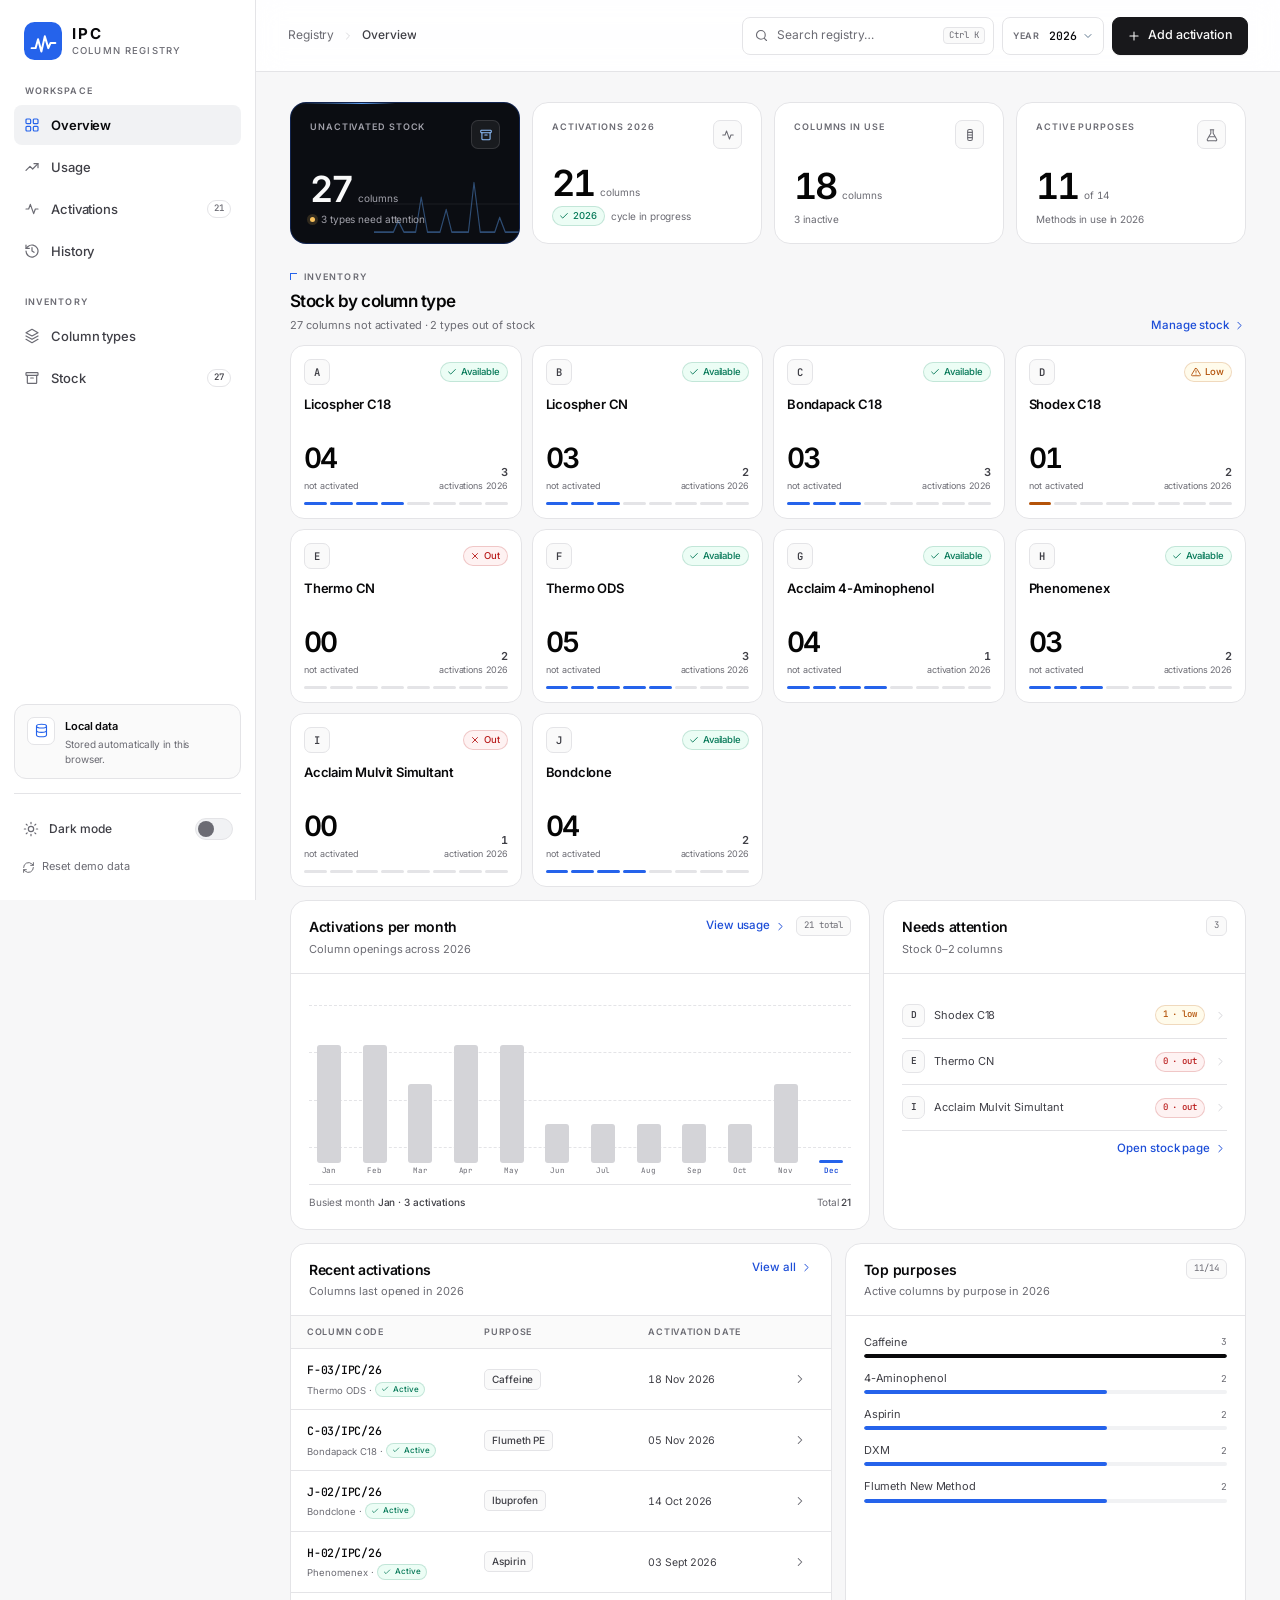
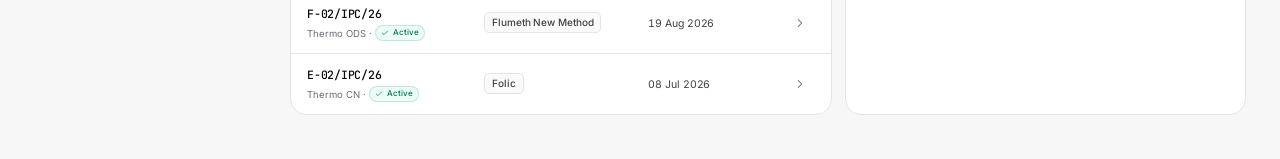
==== index.html @ 1ed34eca "Build IPC Column Registry with Spectrum-inspired UI" ====
<!doctype html>
<html lang="en" data-theme="light">
<head>
  <meta charset="utf-8">
  <meta name="viewport" content="width=device-width, initial-scale=1">
  <title>IPC Column Registry — HPLC Column Management</title>
  <meta name="description" content="HPLC column registry: unactivated stock, column activations, purposes, and change history.">
  <meta name="theme-color" content="#f7f7f8">
  <meta name="color-scheme" content="light dark">
  <meta property="og:title" content="IPC Column Registry — HPLC Column Management">
  <meta property="og:description" content="HPLC column registry: unactivated stock, column activations, purposes, and change history.">
  <meta property="og:type" content="website">
  <link rel="icon" href="favicon.svg" type="image/svg+xml">
  <link rel="preload" href="assets/fonts/inter-latin-400.woff2" as="font" type="font/woff2" crossorigin>
  <link rel="preload" href="assets/fonts/jetbrains-mono-latin-400.woff2" as="font" type="font/woff2" crossorigin>
  <link rel="stylesheet" href="assets/app.css">
  <link rel="stylesheet" href="assets/spectrum.css">
</head>
<body>
  <a class="skip-link" href="#main">Skip to content</a>
  <noscript>
    <div class="noscript-banner">Enable JavaScript to use IPC Column Registry.</div>
  </noscript>

  <svg class="icon-sprite" aria-hidden="true" focusable="false">
    <symbol id="i-grid" viewBox="0 0 24 24"><rect x="3" y="3" width="7" height="7" rx="1.5"/><rect x="14" y="3" width="7" height="7" rx="1.5"/><rect x="3" y="14" width="7" height="7" rx="1.5"/><rect x="14" y="14" width="7" height="7" rx="1.5"/></symbol>
    <symbol id="i-layers" viewBox="0 0 24 24"><path d="m12 2 9 5-9 5-9-5 9-5Z"/><path d="m3 12 9 5 9-5"/><path d="m3 17 9 5 9-5"/></symbol>
    <symbol id="i-activity" viewBox="0 0 24 24"><path d="M3 12h4l2.5-7 5 14 2.5-7h4"/></symbol>
    <symbol id="i-history" viewBox="0 0 24 24"><path d="M3 12a9 9 0 1 0 3-6.7L3 8"/><path d="M3 3v5h5"/><path d="M12 7v5l3 2"/></symbol>
    <symbol id="i-archive" viewBox="0 0 24 24"><rect x="3" y="4" width="18" height="4" rx="1"/><path d="M5 8v11a1 1 0 0 0 1 1h12a1 1 0 0 0 1-1V8"/><path d="M10 12h4"/></symbol>
    <symbol id="i-plus" viewBox="0 0 24 24"><path d="M12 5v14M5 12h14"/></symbol>
    <symbol id="i-minus" viewBox="0 0 24 24"><path d="M5 12h14"/></symbol>
    <symbol id="i-search" viewBox="0 0 24 24"><circle cx="11" cy="11" r="7"/><path d="m20 20-3.5-3.5"/></symbol>
    <symbol id="i-sun" viewBox="0 0 24 24"><circle cx="12" cy="12" r="4"/><path d="M12 2v2M12 20v2M4.9 4.9l1.4 1.4M17.7 17.7l1.4 1.4M2 12h2M20 12h2M4.9 19.1l1.4-1.4M17.7 6.3l1.4-1.4"/></symbol>
    <symbol id="i-moon" viewBox="0 0 24 24"><path d="M21 12.8A9 9 0 1 1 11.2 3a7 7 0 0 0 9.8 9.8Z"/></symbol>
    <symbol id="i-chevron-right" viewBox="0 0 24 24"><path d="m9 18 6-6-6-6"/></symbol>
    <symbol id="i-chevron-left" viewBox="0 0 24 24"><path d="m15 18-6-6 6-6"/></symbol>
    <symbol id="i-arrow-left" viewBox="0 0 24 24"><path d="m12 19-7-7 7-7"/><path d="M19 12H5"/></symbol>
    <symbol id="i-close" viewBox="0 0 24 24"><path d="M18 6 6 18M6 6l12 12"/></symbol>
    <symbol id="i-check" viewBox="0 0 24 24"><path d="m20 6-11 11-5-5"/></symbol>
    <symbol id="i-alert" viewBox="0 0 24 24"><path d="M10.3 3.9 1.8 18a2 2 0 0 0 1.7 3h17a2 2 0 0 0 1.7-3L13.7 3.9a2 2 0 0 0-3.4 0Z"/><path d="M12 9v4"/><path d="M12 17h.01"/></symbol>
    <symbol id="i-download" viewBox="0 0 24 24"><path d="M21 15v4a2 2 0 0 1-2 2H5a2 2 0 0 1-2-2v-4"/><path d="m7 10 5 5 5-5"/><path d="M12 15V3"/></symbol>
    <symbol id="i-menu" viewBox="0 0 24 24"><path d="M4 7h16M4 12h16M4 17h16"/></symbol>
    <symbol id="i-column" viewBox="0 0 24 24"><rect x="8" y="2.5" width="8" height="19" rx="2.5"/><path d="M8 7.5h8M8 12h8M8 16.5h8"/></symbol>
    <symbol id="i-flask" viewBox="0 0 24 24"><path d="M9 3h6M10 3v6l-5.5 9.5A2 2 0 0 0 6.2 22h11.6a2 2 0 0 0 1.7-3.5L14 9V3"/><path d="M7.5 15h9"/></symbol>
    <symbol id="i-copy" viewBox="0 0 24 24"><rect x="9" y="9" width="11" height="11" rx="2"/><path d="M5 15H4a2 2 0 0 1-2-2V4a2 2 0 0 1 2-2h9a2 2 0 0 1 2 2v1"/></symbol>
    <symbol id="i-calendar" viewBox="0 0 24 24"><rect x="3" y="5" width="18" height="16" rx="2"/><path d="M16 3v4M8 3v4M3 11h18"/></symbol>
    <symbol id="i-filter" viewBox="0 0 24 24"><path d="M3 5h18M6 12h12M10 19h4"/></symbol>
    <symbol id="i-database" viewBox="0 0 24 24"><ellipse cx="12" cy="5" rx="8" ry="3"/><path d="M4 5v14c0 1.7 3.6 3 8 3s8-1.3 8-3V5"/><path d="M4 12c0 1.7 3.6 3 8 3s8-1.3 8-3"/></symbol>
    <symbol id="i-refresh" viewBox="0 0 24 24"><path d="M3 12a9 9 0 0 1 15-6.7L21 8"/><path d="M21 3v5h-5"/><path d="M21 12a9 9 0 0 1-15 6.7L3 16"/><path d="M3 21v-5h5"/></symbol>
    <symbol id="i-trend" viewBox="0 0 24 24"><path d="m3 17 6-6 4 4 8-8"/><path d="M15 7h6v6"/></symbol>
  </svg>

  <div class="app-shell" id="appShell">
    <button class="sidebar-scrim" type="button" data-action="close-sidebar" tabindex="-1" aria-label="Close menu"></button>

    <aside class="sidebar" id="sidebar" aria-label="Main navigation">
      <a class="brand" href="#/dashboard" aria-label="IPC Column Registry — back to overview">
        <span class="brand-mark" aria-hidden="true">
          <svg viewBox="0 0 40 40" fill="none">
            <rect width="40" height="40" rx="11" fill="currentColor"/>
            <path d="M8 27.5h4.2l2.6-9.4 3.5 13 3.6-16 3.7 12.4 2.4-5.5H33" stroke="white" stroke-width="2.1" stroke-linecap="round" stroke-linejoin="round"/>
          </svg>
        </span>
        <span class="brand-text">
          <strong>IPC</strong>
          <small>Column Registry</small>
        </span>
      </a>

      <div class="sidebar-block">
        <p class="nav-label">Workspace</p>
        <nav class="nav" aria-label="Workspace">
          <a class="nav-link" href="#/dashboard" data-nav="dashboard">
            <svg class="icon" aria-hidden="true"><use href="#i-grid"></use></svg>
            <span>Overview</span>
          </a>
          <a class="nav-link" href="#/usage" data-nav="usage">
            <svg class="icon" aria-hidden="true"><use href="#i-trend"></use></svg>
            <span>Usage</span>
          </a>
          <a class="nav-link" href="#/activations" data-nav="activations">
            <svg class="icon" aria-hidden="true"><use href="#i-activity"></use></svg>
            <span>Activations</span>
            <span class="nav-badge" id="navActivationCount" hidden></span>
          </a>
          <a class="nav-link" href="#/history" data-nav="history">
            <svg class="icon" aria-hidden="true"><use href="#i-history"></use></svg>
            <span>History</span>
          </a>
        </nav>
      </div>

      <div class="sidebar-block">
        <p class="nav-label">Inventory</p>
        <nav class="nav" aria-label="Inventory">
          <a class="nav-link" href="#/types" data-nav="types">
            <svg class="icon" aria-hidden="true"><use href="#i-layers"></use></svg>
            <span>Column types</span>
          </a>
          <a class="nav-link" href="#/stock" data-nav="stock">
            <svg class="icon" aria-hidden="true"><use href="#i-archive"></use></svg>
            <span>Stock</span>
            <span class="nav-badge nav-badge--stock" id="navStockCount">24</span>
          </a>
        </nav>
      </div>

      <div class="sidebar-spacer"></div>

      <div class="sidebar-note">
        <div class="sidebar-note-icon" aria-hidden="true">
          <svg class="icon"><use href="#i-database"></use></svg>
        </div>
        <div>
          <strong>Local data</strong>
          <p>Stored automatically in this browser.</p>
        </div>
      </div>

      <div class="sidebar-tools">
        <button class="theme-toggle" type="button" data-action="toggle-theme" aria-pressed="false">
          <span class="theme-toggle-icon">
            <svg class="icon icon-sun" aria-hidden="true"><use href="#i-sun"></use></svg>
            <svg class="icon icon-moon" aria-hidden="true"><use href="#i-moon"></use></svg>
          </span>
          <span class="theme-toggle-text">Dark mode</span>
          <span class="switch" aria-hidden="true"><span class="switch-thumb"></span></span>
        </button>
        <button class="reset-link" type="button" data-action="reset-demo">
          <svg class="icon" aria-hidden="true"><use href="#i-refresh"></use></svg>
          Reset demo data
        </button>
      </div>
    </aside>

    <div class="workspace">
      <header class="topbar">
        <div class="topbar-left">
          <button class="icon-btn menu-btn" type="button" data-action="open-sidebar" aria-label="Open menu" aria-controls="sidebar" aria-expanded="false">
            <svg class="icon" aria-hidden="true"><use href="#i-menu"></use></svg>
          </button>
          <a class="topbar-brand" href="#/dashboard" aria-label="IPC Column Registry — back to overview">IPC</a>
          <nav class="crumbs" id="crumbs" aria-label="Breadcrumb">
            <a href="#/dashboard">Registry</a>
            <svg class="icon" aria-hidden="true"><use href="#i-chevron-right"></use></svg>
            <span>Overview</span>
          </nav>
        </div>

        <div class="topbar-right">
          <button class="search-trigger" type="button" data-action="open-search" aria-label="Search registry, Ctrl K" aria-keyshortcuts="Control+K">
            <svg class="icon" aria-hidden="true"><use href="#i-search"></use></svg>
            <span class="search-trigger-text">Search registry…</span>
            <kbd aria-hidden="true">Ctrl K</kbd>
          </button>

          <label class="year-picker">
            <span class="year-picker-label">Year</span>
            <select id="yearSelect" aria-label="Select activation year"></select>
          </label>

          <button class="btn btn-primary topbar-add" type="button" data-action="add-column" aria-label="Add activation">
            <svg class="icon" aria-hidden="true"><use href="#i-plus"></use></svg>
            <span>Add activation</span>
          </button>
        </div>
      </header>

      <main id="main" tabindex="-1"></main>
    </div>
  </div>

  <div id="modalRoot"></div>
  <div id="toastRoot" class="toast-root" role="status" aria-live="polite" aria-atomic="true"></div>

  <script src="assets/app.js" defer></script>
</body>
</html>
---- assets/app.css ----
/* =========================================================
   IPC Column Registry
   Spectrum-inspired neutral / cobalt interface
   ========================================================= */

@font-face {
  font-family: "Inter";
  font-style: normal;
  font-weight: 400 700;
  font-display: swap;
  src: url("fonts/inter-latin-400.woff2") format("woff2");
}

@font-face {
  font-family: "JetBrains Mono";
  font-style: normal;
  font-weight: 400 600;
  font-display: swap;
  src: url("fonts/jetbrains-mono-latin-400.woff2") format("woff2");
}

:root {
  color-scheme: light;

  --font-sans: "Inter", "Segoe UI", system-ui, -apple-system, sans-serif;
  --font-mono: "JetBrains Mono", "SFMono-Regular", Consolas, monospace;

  --bg: #f7f7f8;
  --bg-dot: transparent;
  --surface: #ffffff;
  --surface-soft: #fafafa;
  --surface-tint: #f1f2f4;
  --ink: #09090b;
  --ink-strong: #050505;
  --ink-secondary: #3f3f46;
  --muted: #6b6b73;
  --line: #e4e4e7;
  --line-strong: #d4d4d8;

  --blue: #2563eb;
  --blue-hover: #1d4ed8;
  --blue-ink: #1d4ed8;
  --blue-soft: #eff6ff;
  --blue-soft-2: #dbeafe;
  --cyan: #0891b2;
  --on-blue: #ffffff;

  --green: #047857;
  --green-soft: #ecfdf5;
  --amber: #b45309;
  --amber-soft: #fffbeb;
  --red: #b91c1c;
  --red-soft: #fef2f2;

  --feature-bg: #0b0d12;
  --feature-ink: #fafafa;
  --feature-muted: #a1a1aa;

  --chart-bar: #d4d4d8;
  --chart-bar-current: #2563eb;
  --chart-grid: rgba(63, 63, 70, 0.1);

  --focus-ring: rgba(37, 99, 235, 0.2);
  --shadow-sm: 0 1px 2px rgba(9, 9, 11, 0.04);
  --shadow-md: 0 1px 2px rgba(9, 9, 11, 0.04), 0 12px 32px -24px rgba(9, 9, 11, 0.24);
  --shadow-lg: 0 24px 70px -28px rgba(9, 9, 11, 0.35), 0 8px 24px -18px rgba(9, 9, 11, 0.18);

  --toast-bg: #18181b;
  --toast-ink: #fafafa;
  --toast-muted: #a1a1aa;

  --primary: #18181b;
  --primary-hover: #000000;
  --primary-ink: #fafafa;

  --sidebar-w: 256px;
  --topbar-h: 72px;
  --radius-sm: 8px;
  --radius: 10px;
  --radius-md: 16px;
  --radius-lg: 20px;
  --ease: cubic-bezier(0.22, 0.61, 0.36, 1);
}

html[data-theme="dark"] {
  color-scheme: dark;

  --bg: #09090b;
  --bg-dot: transparent;
  --surface: #121214;
  --surface-soft: #18181b;
  --surface-tint: #232327;
  --ink: #fafafa;
  --ink-strong: #ffffff;
  --ink-secondary: #d4d4d8;
  --muted: #a1a1aa;
  --line: #27272a;
  --line-strong: #3f3f46;

  --blue: #60a5fa;
  --blue-hover: #93c5fd;
  --blue-ink: #93c5fd;
  --blue-soft: #0f1d33;
  --blue-soft-2: #1e3a5f;
  --cyan: #67e8f9;
  --on-blue: #04101f;

  --green: #6ee7b7;
  --green-soft: #0c2a22;
  --amber: #fcd34d;
  --amber-soft: #2a210d;
  --red: #fca5a5;
  --red-soft: #2a1213;

  --feature-bg: #17171a;
  --feature-ink: #fafafa;
  --feature-muted: #a1a1aa;

  --chart-bar: #3f3f46;
  --chart-bar-current: #60a5fa;
  --chart-grid: rgba(161, 161, 170, 0.12);

  --focus-ring: rgba(96, 165, 250, 0.24);
  --shadow-sm: 0 1px 2px rgba(0, 0, 0, 0.24);
  --shadow-md: 0 1px 2px rgba(0, 0, 0, 0.24), 0 18px 44px -30px rgba(0, 0, 0, 0.85);
  --shadow-lg: 0 30px 90px -30px rgba(0, 0, 0, 0.9), 0 8px 24px -16px rgba(0, 0, 0, 0.55);

  --toast-bg: #18181b;
  --toast-ink: #fafafa;
  --toast-muted: #a1a1aa;

  --primary: #fafafa;
  --primary-hover: #ffffff;
  --primary-ink: #09090b;
}

*,
*::before,
*::after {
  box-sizing: border-box;
}

html {
  scroll-behavior: smooth;
  -webkit-text-size-adjust: 100%;
}

body {
  margin: 0;
  min-width: 320px;
  min-height: 100vh;
  background: var(--bg);
  color: var(--ink);
  font-family: var(--font-sans);
  font-size: 16px;
  line-height: 1.55;
  -webkit-font-smoothing: antialiased;
  text-rendering: optimizeLegibility;
}

body::before {
  content: "";
  position: fixed;
  inset: 0;
  z-index: 0;
  pointer-events: none;
  background-image: radial-gradient(var(--bg-dot) 0.8px, transparent 0.8px);
  background-size: 24px 24px;
  mask-image: linear-gradient(to bottom, black, transparent 82%);
}

body::after {
  content: "";
  position: fixed;
  inset: 0 0 auto auto;
  width: min(62vw, 900px);
  height: 520px;
  z-index: 0;
  pointer-events: none;
  background: radial-gradient(closest-side, rgba(11, 99, 229, 0.09), transparent 72%);
}

html[data-theme="dark"] body::after {
  background: radial-gradient(closest-side, rgba(99, 167, 255, 0.12), transparent 72%);
}

::selection {
  background: var(--blue);
  color: var(--on-blue);
}

h1, h2, h3, h4, p {
  margin-top: 0;
}

a {
  color: var(--blue-ink);
}

button,
input,
select,
textarea {
  font: inherit;
}

button {
  color: inherit;
}

input[type="search"]::-webkit-search-cancel-button,
input[type="search"]::-webkit-search-decoration {
  -webkit-appearance: none;
  appearance: none;
}

input[type="number"]::-webkit-outer-spin-button,
input[type="number"]::-webkit-inner-spin-button {
  margin: 0;
  appearance: none;
}

input[type="number"] {
  appearance: textfield;
  -moz-appearance: textfield;
}

svg {
  display: block;
}

[hidden] {
  display: none !important;
}

:focus-visible {
  outline: 2px solid var(--blue);
  outline-offset: 2px;
}

.skip-link {
  position: fixed;
  top: 10px;
  left: 10px;
  z-index: 300;
  padding: 9px 14px;
  border-radius: 8px;
  background: var(--ink);
  color: var(--bg);
  font-size: 13px;
  font-weight: 500;
  text-decoration: none;
  transform: translateY(-160%);
  transition: transform 0.16s var(--ease);
}

.skip-link:focus {
  transform: translateY(0);
}

.noscript-banner {
  position: fixed;
  inset: 0 0 auto;
  z-index: 400;
  padding: 12px 16px;
  border-bottom: 1px solid color-mix(in srgb, var(--red) 28%, transparent);
  background: var(--red-soft);
  color: var(--red);
  font-size: 13px;
  font-weight: 500;
  text-align: center;
}

.icon-sprite {
  position: absolute;
  width: 0;
  height: 0;
  overflow: hidden;
}

.icon {
  width: 18px;
  height: 18px;
  fill: none;
  stroke: currentColor;
  stroke-width: 1.8;
  stroke-linecap: round;
  stroke-linejoin: round;
  flex: 0 0 auto;
}

.sr-only {
  position: absolute;
  width: 1px;
  height: 1px;
  padding: 0;
  margin: -1px;
  overflow: hidden;
  clip: rect(0, 0, 0, 0);
  white-space: nowrap;
  border: 0;
}

.mono {
  font-family: var(--font-mono);
}

/* =========================================================
   Shell
   ========================================================= */

.app-shell {
  position: relative;
  z-index: 1;
  display: grid;
  grid-template-columns: var(--sidebar-w) minmax(0, 1fr);
  min-height: 100vh;
}

.workspace {
  display: flex;
  flex-direction: column;
  min-width: 0;
  min-height: 100vh;
}

#main {
  flex: 1;
  width: 100%;
  max-width: 1520px;
  margin: 0 auto;
  padding: 34px 36px 48px;
}

#main:focus {
  outline: none;
}

/* =========================================================
   Sidebar
   ========================================================= */

.sidebar {
  position: sticky;
  top: 0;
  z-index: 50;
  display: flex;
  flex-direction: column;
  height: 100vh;
  padding: 22px 16px 18px;
  background: var(--surface);
  border-right: 1px solid var(--line);
  overflow-y: auto;
  scrollbar-width: thin;
}

.brand {
  display: flex;
  align-items: center;
  gap: 11px;
  padding: 2px 8px 26px;
  color: var(--ink);
  text-decoration: none;
}

.brand-mark {
  display: grid;
  place-items: center;
  width: 40px;
  height: 40px;
  color: var(--blue);
  filter: drop-shadow(0 8px 14px rgba(11, 99, 229, 0.22));
  transition: transform 0.2s var(--ease);
}

.brand:hover .brand-mark {
  transform: rotate(-3deg) scale(1.03);
}

.brand-mark svg {
  width: 40px;
  height: 40px;
}

.brand-text {
  display: flex;
  flex-direction: column;
  line-height: 1.1;
}

.brand-text strong {
  font-size: 16px;
  font-weight: 700;
  letter-spacing: 0.16em;
}

.brand-text small {
  margin-top: 4px;
  color: var(--muted);
  font-size: 10px;
  font-weight: 500;
  letter-spacing: 0.11em;
  text-transform: uppercase;
}

.sidebar-block {
  margin-bottom: 24px;
}

.nav-label {
  margin: 0 0 8px 12px;
  color: var(--muted);
  font-size: 9.5px;
  font-weight: 600;
  letter-spacing: 0.14em;
  text-transform: uppercase;
}

.nav {
  display: flex;
  flex-direction: column;
  gap: 2px;
}

.nav-link {
  position: relative;
  display: flex;
  align-items: center;
  gap: 11px;
  min-height: 42px;
  padding: 0 12px;
  border-radius: 9px;
  color: var(--ink-secondary);
  font-size: 13.5px;
  font-weight: 500;
  text-decoration: none;
  transition: background 0.15s var(--ease), color 0.15s var(--ease);
}

.nav-link .icon {
  width: 17px;
  height: 17px;
  color: var(--muted);
  transition: color 0.15s var(--ease);
}

.nav-link:hover {
  background: var(--surface-soft);
  color: var(--ink);
}

.nav-link:hover .icon {
  color: var(--ink-secondary);
}

.nav-link.active {
  background: var(--blue-soft);
  color: var(--blue-ink);
  font-weight: 600;
}

.nav-link.active .icon {
  color: var(--blue);
}

.nav-link.active::before {
  content: "";
  position: absolute;
  top: 9px;
  bottom: 9px;
  left: -16px;
  width: 3px;
  border-radius: 0 3px 3px 0;
  background: var(--blue);
}

.nav-badge {
  margin-left: auto;
  padding: 1px 7px;
  border-radius: 999px;
  background: var(--surface-tint);
  color: var(--muted);
  font-family: var(--font-mono);
  font-size: 10px;
  font-weight: 500;
}

.nav-badge--stock {
  background: var(--blue-soft);
  color: var(--blue-ink);
}

.sidebar-spacer {
  flex: 1;
  min-height: 20px;
}

.sidebar-note {
  display: flex;
  gap: 10px;
  padding: 13px;
  margin-bottom: 14px;
  border: 1px dashed var(--line-strong);
  border-radius: 11px;
  background: var(--surface-soft);
}

.sidebar-note-icon {
  display: grid;
  place-items: center;
  width: 30px;
  height: 30px;
  flex: 0 0 auto;
  border-radius: 8px;
  background: var(--blue-soft);
  color: var(--blue);
}

.sidebar-note-icon .icon {
  width: 15px;
  height: 15px;
}

.sidebar-note strong {
  display: block;
  margin-top: 1px;
  font-size: 11.5px;
  font-weight: 600;
}

.sidebar-note p {
  margin: 2px 0 0;
  color: var(--muted);
  font-size: 10.5px;
  line-height: 1.45;
}

.sidebar-tools {
  padding-top: 14px;
  border-top: 1px solid var(--line);
}

.theme-toggle {
  display: flex;
  align-items: center;
  gap: 9px;
  width: 100%;
  min-height: 42px;
  padding: 0 8px;
  border: 0;
  border-radius: 8px;
  background: transparent;
  color: var(--ink-secondary);
  font-size: 12px;
  font-weight: 500;
  text-align: left;
  cursor: pointer;
  transition: background 0.15s var(--ease), color 0.15s var(--ease);
}

.theme-toggle:hover {
  background: var(--surface-soft);
  color: var(--ink);
}

.theme-toggle-icon {
  position: relative;
  display: grid;
  place-items: center;
  width: 18px;
  height: 18px;
  color: var(--muted);
}

.theme-toggle-icon .icon {
  position: absolute;
  width: 16px;
  height: 16px;
  transition: opacity 0.18s var(--ease), transform 0.2s var(--ease);
}

.icon-moon {
  opacity: 0;
  transform: rotate(-30deg) scale(0.7);
}

html[data-theme="dark"] .icon-sun {
  opacity: 0;
  transform: rotate(30deg) scale(0.7);
}

html[data-theme="dark"] .icon-moon {
  opacity: 1;
  transform: rotate(0) scale(1);
}

.theme-toggle-text {
  flex: 1;
}

.switch {
  position: relative;
  width: 34px;
  height: 19px;
  flex: 0 0 auto;
  border-radius: 999px;
  background: var(--surface-tint);
  border: 1px solid var(--line);
  transition: background 0.18s var(--ease), border-color 0.18s var(--ease);
}

.switch-thumb {
  position: absolute;
  top: 2px;
  left: 2px;
  width: 13px;
  height: 13px;
  border-radius: 50%;
  background: var(--muted);
  transition: transform 0.2s var(--ease), background 0.18s var(--ease);
}

html[data-theme="dark"] .switch {
  background: var(--blue);
  border-color: var(--blue);
}

html[data-theme="dark"] .switch-thumb {
  background: var(--on-blue);
  transform: translateX(15px);
}

.reset-link {
  display: flex;
  align-items: center;
  gap: 7px;
  width: 100%;
  min-height: 34px;
  padding: 0 8px;
  border: 0;
  border-radius: 7px;
  background: transparent;
  color: var(--muted);
  font-size: 11px;
  text-align: left;
  cursor: pointer;
  transition: color 0.15s var(--ease), background 0.15s var(--ease);
}

.reset-link .icon {
  width: 13px;
  height: 13px;
}

.reset-link:hover {
  background: var(--surface-soft);
  color: var(--ink-secondary);
}

.sidebar-scrim {
  display: none;
}

/* =========================================================
   Topbar
   ========================================================= */

.topbar {
  position: sticky;
  top: 0;
  z-index: 40;
  display: flex;
  align-items: center;
  justify-content: space-between;
  gap: 18px;
  height: var(--topbar-h);
  padding: 0 36px;
  border-bottom: 1px solid var(--line);
  background: color-mix(in srgb, var(--bg) 82%, transparent);
  backdrop-filter: blur(16px) saturate(1.25);
  -webkit-backdrop-filter: blur(16px) saturate(1.25);
}

.topbar-left,
.topbar-right {
  display: flex;
  align-items: center;
  gap: 10px;
  min-width: 0;
}

.topbar-right {
  gap: 8px;
}

.menu-btn {
  display: none;
}

.topbar-brand {
  display: none;
  color: var(--ink);
  font-family: var(--font-sans);
  font-size: 13px;
  font-weight: 700;
  letter-spacing: 0.16em;
  text-decoration: none;
}

.crumbs {
  display: flex;
  align-items: center;
  gap: 7px;
  min-width: 0;
  color: var(--muted);
  font-size: 12px;
  white-space: nowrap;
  overflow: hidden;
  text-overflow: ellipsis;
}

.crumbs a {
  color: var(--muted);
  text-decoration: none;
  transition: color 0.15s var(--ease);
}

.crumbs a:hover {
  color: var(--ink);
}

.crumbs .icon {
  width: 12px;
  height: 12px;
  color: var(--line-strong);
}

.crumbs span {
  overflow: hidden;
  text-overflow: ellipsis;
  color: var(--ink-secondary);
  font-weight: 500;
}

.search-trigger {
  display: flex;
  align-items: center;
  gap: 8px;
  width: 252px;
  height: 40px;
  padding: 0 9px 0 11px;
  border: 1px solid var(--line);
  border-radius: 9px;
  background: var(--surface);
  color: var(--muted);
  font-size: 12px;
  text-align: left;
  cursor: pointer;
  transition: border-color 0.15s var(--ease), background 0.15s var(--ease), color 0.15s var(--ease);
}

.search-trigger:hover {
  border-color: var(--line-strong);
  color: var(--ink-secondary);
}

.search-trigger .icon {
  width: 15px;
  height: 15px;
}

.search-trigger-text {
  flex: 1;
  overflow: hidden;
  text-overflow: ellipsis;
  white-space: nowrap;
}

kbd {
  display: inline-flex;
  align-items: center;
  justify-content: center;
  min-width: 20px;
  padding: 1px 5px;
  border: 1px solid var(--line);
  border-bottom-color: var(--line-strong);
  border-radius: 4px;
  background: var(--surface-soft);
  color: var(--muted);
  font-family: var(--font-mono);
  font-size: 9px;
  line-height: 1.5;
}

.year-picker {
  display: flex;
  align-items: center;
  gap: 4px;
  height: 40px;
  padding: 0 3px 0 10px;
  border: 1px solid var(--line);
  border-radius: 9px;
  background: var(--surface);
}

.year-picker-label {
  color: var(--muted);
  font-size: 9.5px;
  font-weight: 600;
  letter-spacing: 0.08em;
  text-transform: uppercase;
}

.year-picker select {
  height: 34px;
  padding: 0 23px 0 5px;
  border: 0;
  border-radius: 6px;
  background-color: transparent;
  color: var(--ink);
  font-family: var(--font-mono);
  font-size: 12px;
  font-weight: 500;
  cursor: pointer;
  appearance: none;
  background-image: url("data:image/svg+xml,%3Csvg xmlns='http://www.w3.org/2000/svg' width='12' height='12' viewBox='0 0 24 24' fill='none' stroke='%2360788f' stroke-width='2' stroke-linecap='round' stroke-linejoin='round'%3E%3Cpath d='m6 9 6 6 6-6'/%3E%3C/svg%3E");
  background-repeat: no-repeat;
  background-position: right 6px center;
}

.year-picker select:focus-visible {
  outline-offset: 0;
}

/* =========================================================
   Buttons
   ========================================================= */

.btn {
  display: inline-flex;
  align-items: center;
  justify-content: center;
  gap: 7px;
  height: 40px;
  padding: 0 15px;
  border: 1px solid transparent;
  border-radius: 9px;
  font-family: var(--font-sans);
  font-size: 12.5px;
  font-weight: 500;
  line-height: 1;
  text-decoration: none;
  white-space: nowrap;
  cursor: pointer;
  user-select: none;
  transition: background 0.16s var(--ease), border-color 0.16s var(--ease), color 0.16s var(--ease), transform 0.16s var(--ease), box-shadow 0.16s var(--ease);
}

.btn .icon {
  width: 15px;
  height: 15px;
}

.btn:active {
  transform: translateY(1px);
}

.btn-primary {
  background: var(--blue);
  border-color: var(--blue);
  color: var(--on-blue);
  box-shadow: 0 1px 1px rgba(5, 25, 52, 0.08), 0 9px 22px -16px var(--blue);
}

.btn-primary:hover {
  background: var(--blue-hover);
  border-color: var(--blue-hover);
  box-shadow: 0 1px 1px rgba(5, 25, 52, 0.1), 0 12px 28px -16px var(--blue);
}

.btn-secondary {
  background: var(--surface);
  border-color: var(--line);
  color: var(--ink-secondary);
}

.btn-secondary:hover {
  border-color: var(--line-strong);
  background: var(--surface-soft);
  color: var(--ink);
}

.btn-ghost {
  background: transparent;
  color: var(--muted);
}

.btn-ghost:hover {
  background: var(--surface-soft);
  color: var(--ink);
}

.btn-danger {
  background: var(--red-soft);
  border-color: transparent;
  color: var(--red);
}

.btn-danger:hover {
  border-color: var(--red);
}

.btn-sm {
  height: 32px;
  padding: 0 10px;
  border-radius: 7px;
  font-size: 11.5px;
}

.btn-sm .icon {
  width: 13px;
  height: 13px;
}

.icon-btn {
  display: inline-grid;
  place-items: center;
  width: 40px;
  height: 40px;
  flex: 0 0 auto;
  padding: 0;
  border: 1px solid var(--line);
  border-radius: 9px;
  background: var(--surface);
  color: var(--ink-secondary);
  cursor: pointer;
  transition: background 0.15s var(--ease), border-color 0.15s var(--ease), color 0.15s var(--ease);
}

.icon-btn .icon {
  width: 17px;
  height: 17px;
}

.icon-btn:hover {
  border-color: var(--line-strong);
  background: var(--surface-soft);
  color: var(--ink);
}

.text-link {
  display: inline-flex;
  align-items: center;
  gap: 4px;
  color: var(--blue-ink);
  font-size: 12px;
  font-weight: 500;
  text-decoration: none;
  transition: gap 0.15s var(--ease), color 0.15s var(--ease);
}

.text-link .icon {
  width: 13px;
  height: 13px;
}

.text-link:hover {
  gap: 7px;
  color: var(--blue);
}

.link-button {
  padding: 0;
  border: 0;
  background: none;
  color: inherit;
  font: inherit;
  text-align: left;
  cursor: pointer;
}

.btn:disabled,
.icon-btn:disabled,
.stock-control button:disabled {
  cursor: not-allowed;
}

/* =========================================================
   Page header
   ========================================================= */

.page {
  animation: page-in 0.32s var(--ease) both;
}

.page-head {
  display: flex;
  align-items: flex-end;
  justify-content: space-between;
  gap: 24px;
  margin-bottom: 26px;
}

.eyebrow {
  display: flex;
  align-items: center;
  gap: 8px;
  margin: 0;
  color: var(--blue-ink);
  font-family: var(--font-mono);
  font-size: 9.5px;
  font-weight: 500;
  letter-spacing: 0.13em;
  text-transform: uppercase;
}

.eyebrow::before {
  content: "";
  width: 17px;
  height: 1px;
  background: var(--blue);
}

.page-head h1 {
  margin: 9px 0 7px;
  color: var(--ink-strong);
  font-size: clamp(28px, 2.6vw, 37px);
  font-weight: 600;
  letter-spacing: -0.035em;
  line-height: 1.08;
}

.page-sub {
  max-width: 650px;
  margin: 0;
  color: var(--muted);
  font-size: 13.5px;
  line-height: 1.55;
}

.page-sub strong {
  color: var(--ink-secondary);
  font-weight: 500;
}

.page-actions {
  display: flex;
  align-items: center;
  gap: 8px;
  flex: 0 0 auto;
  padding-bottom: 2px;
}

/* =========================================================
   KPI cards
   ========================================================= */

.kpi-grid {
  display: grid;
  grid-template-columns: repeat(4, minmax(0, 1fr));
  gap: 12px;
  margin-bottom: 28px;
}

.kpi {
  position: relative;
  display: flex;
  flex-direction: column;
  justify-content: space-between;
  min-height: 134px;
  padding: 17px 19px;
  overflow: hidden;
  border: 1px solid var(--line);
  border-radius: var(--radius-md);
  background: var(--surface);
  box-shadow: var(--shadow-sm);
  color: inherit;
  text-decoration: none;
}

.kpi--link {
  transition: border-color 0.16s var(--ease), transform 0.16s var(--ease), box-shadow 0.16s var(--ease);
}

.kpi--link:hover {
  border-color: var(--line-strong);
  transform: translateY(-2px);
  box-shadow: var(--shadow-md);
}

.kpi--feature {
  border-color: transparent;
  background: var(--feature-bg);
  color: var(--feature-ink);
}

.kpi--feature:hover {
  border-color: rgba(99, 167, 255, 0.5);
}

.kpi-top {
  position: relative;
  z-index: 1;
  display: flex;
  align-items: flex-start;
  justify-content: space-between;
  gap: 10px;
}

.kpi-label {
  max-width: 150px;
  color: var(--muted);
  font-size: 9.5px;
  font-weight: 600;
  letter-spacing: 0.09em;
  line-height: 1.45;
  text-transform: uppercase;
}

.kpi--feature .kpi-label {
  color: var(--feature-muted);
}

.kpi-icon {
  display: grid;
  place-items: center;
  width: 27px;
  height: 27px;
  border-radius: 7px;
  background: var(--surface-soft);
  color: var(--muted);
}

.kpi-icon .icon {
  width: 14px;
  height: 14px;
}

.kpi--feature .kpi-icon {
  background: rgba(255, 255, 255, 0.09);
  color: #8fc0ff;
}

.kpi-value {
  position: relative;
  z-index: 1;
  display: flex;
  align-items: baseline;
  gap: 6px;
  margin: 15px 0 5px;
  color: var(--ink-strong);
  font-family: var(--font-mono);
  font-size: 33px;
  font-weight: 600;
  letter-spacing: -0.05em;
  line-height: 1;
}

.kpi--feature .kpi-value {
  color: var(--feature-ink);
}

.kpi-unit {
  color: var(--muted);
  font-family: var(--font-sans);
  font-size: 11px;
  font-weight: 400;
  letter-spacing: 0;
}

.kpi--feature .kpi-unit {
  color: var(--feature-muted);
}

.kpi-note {
  position: relative;
  z-index: 1;
  display: flex;
  align-items: center;
  gap: 6px;
  margin: 0;
  color: var(--muted);
  font-size: 11px;
  line-height: 1.4;
}

.kpi--feature .kpi-note {
  color: var(--feature-muted);
}

.kpi-dot {
  width: 5px;
  height: 5px;
  flex: 0 0 auto;
  border-radius: 50%;
  background: var(--amber);
  box-shadow: 0 0 0 3px var(--amber-soft);
}

.kpi--feature .kpi-dot {
  background: #f8c15c;
  box-shadow: 0 0 0 3px rgba(248, 193, 92, 0.16);
}

.kpi-trace {
  position: absolute;
  right: -8px;
  bottom: -4px;
  z-index: 0;
  width: 67%;
  height: 64%;
  opacity: 0.55;
  pointer-events: none;
}

.kpi-trace path {
  fill: none;
  stroke: #3d8bff;
  stroke-width: 1.6;
  stroke-linecap: round;
  stroke-linejoin: round;
}

.kpi-trace path:nth-child(2) {
  stroke: rgba(255, 255, 255, 0.18);
  stroke-width: 1;
}

/* =========================================================
   Sections and stock cards
   ========================================================= */

.section {
  margin-top: 28px;
}

.section-head {
  display: flex;
  align-items: flex-end;
  justify-content: space-between;
  gap: 16px;
  margin-bottom: 11px;
}

.section-head h2 {
  margin: 4px 0 0;
  color: var(--ink-strong);
  font-size: 16.5px;
  font-weight: 600;
  letter-spacing: -0.02em;
}

.section-note {
  margin: 3px 0 0;
  color: var(--muted);
  font-size: 11.5px;
}

.stock-grid {
  display: grid;
  grid-template-columns: repeat(5, minmax(0, 1fr));
  gap: 10px;
}

.type-card {
  position: relative;
  display: flex;
  flex-direction: column;
  min-height: 171px;
  padding: 13px;
  border: 1px solid var(--line);
  border-radius: 13px;
  background: var(--surface);
  box-shadow: var(--shadow-sm);
  color: inherit;
  text-decoration: none;
  transition: border-color 0.16s var(--ease), transform 0.16s var(--ease), box-shadow 0.16s var(--ease);
}

.type-card:hover {
  border-color: var(--blue);
  transform: translateY(-2px);
  box-shadow: var(--shadow-md);
}

.type-card-top {
  display: flex;
  align-items: center;
  justify-content: space-between;
  gap: 8px;
}

.type-code {
  display: inline-grid;
  place-items: center;
  width: 27px;
  height: 27px;
  border: 1px solid var(--blue-soft-2);
  border-radius: 7px;
  background: var(--blue-soft);
  color: var(--blue-ink);
  font-family: var(--font-mono);
  font-size: 11px;
  font-weight: 600;
}

.type-card--large .type-code {
  width: 30px;
  height: 30px;
  font-size: 12px;
}

.status {
  display: inline-flex;
  align-items: center;
  gap: 5px;
  color: var(--muted);
  font-size: 9.5px;
  font-weight: 500;
  white-space: nowrap;
}

.status::before {
  content: "";
  width: 5px;
  height: 5px;
  border-radius: 50%;
  background: currentColor;
}

.status--ok {
  color: var(--green);
}

.status--low {
  color: var(--amber);
}

.status--out {
  color: var(--red);
}

.status--active {
  color: var(--green);
}

.status--inactive {
  color: var(--red);
}

.type-name {
  min-height: 35px;
  margin: 11px 0 12px;
  color: var(--ink);
  font-size: 13px;
  font-weight: 500;
  letter-spacing: -0.01em;
  line-height: 1.35;
}

.type-card--large .type-name {
  min-height: 0;
  margin: 14px 0 6px;
  font-size: 16px;
  letter-spacing: -0.02em;
}

.type-sub {
  margin: 0 0 14px;
  color: var(--muted);
  font-size: 11.5px;
}

.type-stock-row {
  display: flex;
  align-items: flex-end;
  justify-content: space-between;
  gap: 8px;
  margin-top: auto;
}

.type-card--large .type-stock-row {
  margin-top: 0;
}

.type-stock {
  color: var(--ink-strong);
  font-family: var(--font-mono);
  font-size: 25px;
  font-weight: 600;
  letter-spacing: -0.06em;
  line-height: 0.95;
}

.type-card--large .type-stock {
  font-size: 30px;
}

.type-stock-label {
  display: block;
  margin-top: 5px;
  color: var(--muted);
  font-family: var(--font-sans);
  font-size: 9.5px;
  font-weight: 400;
  letter-spacing: 0;
}

.type-activations {
  padding-bottom: 1px;
  color: var(--muted);
  font-size: 9.5px;
  text-align: right;
  line-height: 1.35;
}

.type-activations strong {
  display: block;
  color: var(--ink-secondary);
  font-family: var(--font-mono);
  font-size: 11px;
  font-weight: 500;
}

.stock-ticks {
  display: flex;
  gap: 3px;
  margin-top: 10px;
}

.stock-ticks span {
  height: 3px;
  flex: 1;
  border-radius: 2px;
  background: var(--surface-tint);
}

.stock-ticks span.on {
  background: var(--blue);
}

.stock-ticks.is-low span.on {
  background: var(--amber);
}

.stock-ticks.is-out span.on {
  background: var(--red);
}

.type-card-foot {
  display: flex;
  align-items: center;
  justify-content: space-between;
  gap: 10px;
  margin-top: auto;
  padding-top: 13px;
  border-top: 1px solid var(--line);
  color: var(--muted);
  font-size: 10px;
}

.type-card-foot .icon {
  width: 13px;
  height: 13px;
  transition: transform 0.16s var(--ease);
}

.type-card:hover .type-card-foot .icon {
  transform: translateX(2px);
  color: var(--blue);
}

.type-grid {
  display: grid;
  grid-template-columns: repeat(3, minmax(0, 1fr));
  gap: 12px;
}

/* =========================================================
   Panels
   ========================================================= */

.panel {
  overflow: hidden;
  border: 1px solid var(--line);
  border-radius: var(--radius-md);
  background: var(--surface);
  box-shadow: var(--shadow-sm);
}

.panel-head {
  display: flex;
  align-items: flex-start;
  justify-content: space-between;
  gap: 14px;
  padding: 16px 19px;
  border-bottom: 1px solid var(--line);
}

.panel-title {
  margin: 0;
  color: var(--ink);
  font-size: 14px;
  font-weight: 600;
  letter-spacing: -0.015em;
}

.panel-sub {
  margin: 3px 0 0;
  color: var(--muted);
  font-size: 11px;
}

.panel-body {
  padding: 18px 19px;
}

.panel-body--flush {
  padding: 0;
}

.panel-badge {
  padding: 3px 8px;
  border-radius: 5px;
  background: var(--surface-soft);
  color: var(--muted);
  font-family: var(--font-mono);
  font-size: 10px;
  white-space: nowrap;
}

.panel-head-actions {
  display: flex;
  align-items: center;
  gap: 10px;
  flex-wrap: wrap;
  justify-content: flex-end;
}

.dashboard-lower {
  display: grid;
  grid-template-columns: minmax(0, 1.6fr) minmax(0, 1fr);
  gap: 13px;
  margin-top: 13px;
}

.dashboard-lower--balanced {
  grid-template-columns: minmax(0, 1.35fr) minmax(0, 1fr);
}

/* =========================================================
   Chart
   ========================================================= */

.chart {
  position: relative;
  height: 182px;
  padding-top: 13px;
}

.chart-lines {
  position: absolute;
  inset: 13px 0 26px;
  display: flex;
  flex-direction: column;
  justify-content: space-between;
  pointer-events: none;
}

.chart-lines span {
  border-top: 1px dashed var(--chart-grid);
}

.chart-bars {
  position: relative;
  z-index: 1;
  display: grid;
  grid-template-columns: repeat(12, minmax(0, 1fr));
  align-items: end;
  gap: 5px;
  height: 100%;
}

.chart-col {
  display: flex;
  flex-direction: column;
  align-items: center;
  justify-content: flex-end;
  gap: 4px;
  height: 100%;
  min-width: 0;
}

.chart-value {
  color: var(--muted);
  font-family: var(--font-mono);
  font-size: 8.5px;
  line-height: 1;
  opacity: 0;
  transition: opacity 0.15s var(--ease);
}

.chart-col:hover .chart-value,
.chart-col.is-current .chart-value {
  opacity: 1;
}

.chart-bar {
  width: 100%;
  max-width: 24px;
  min-height: 3px;
  border-radius: 3px 3px 2px 2px;
  background: var(--chart-bar);
  transition: background 0.16s var(--ease);
}

.chart-col:hover .chart-bar {
  background: var(--blue);
}

.chart-col.is-current .chart-bar {
  background: var(--chart-bar-current);
}

.chart-month {
  color: var(--muted);
  font-family: var(--font-mono);
  font-size: 8px;
  letter-spacing: -0.02em;
  line-height: 1;
}

.chart-col.is-current .chart-month {
  color: var(--blue-ink);
  font-weight: 600;
}

.chart-foot {
  display: flex;
  align-items: center;
  justify-content: space-between;
  gap: 12px;
  margin-top: 10px;
  padding-top: 10px;
  border-top: 1px solid var(--line);
  color: var(--muted);
  font-size: 10.5px;
}

.chart-foot strong {
  color: var(--ink-secondary);
  font-weight: 500;
}

/* =========================================================
   Purpose bars
   ========================================================= */

.purpose-list {
  display: flex;
  flex-direction: column;
  gap: 12px;
}

.purpose-row {
  display: grid;
  grid-template-columns: minmax(0, 1fr) auto;
  gap: 3px 8px;
  align-items: center;
}

.purpose-name {
  overflow: hidden;
  color: var(--ink-secondary);
  font-size: 11.5px;
  font-weight: 400;
  text-overflow: ellipsis;
  white-space: nowrap;
}

.purpose-count {
  color: var(--muted);
  font-family: var(--font-mono);
  font-size: 10px;
}

.purpose-track {
  grid-column: 1 / -1;
  height: 4px;
  overflow: hidden;
  border-radius: 999px;
  background: var(--surface-tint);
}

.purpose-fill {
  display: block;
  height: 100%;
  border-radius: inherit;
  background: var(--blue);
}

.purpose-row:first-child .purpose-fill {
  background: var(--blue-ink);
}

/* =========================================================
   Alerts / low stock
   ========================================================= */

.alert-list {
  display: flex;
  flex-direction: column;
}

.alert-row {
  display: flex;
  align-items: center;
  gap: 9px;
  min-height: 46px;
  padding: 8px 0;
  border-top: 1px solid var(--line);
  color: inherit;
  text-decoration: none;
  transition: color 0.14s var(--ease);
}

.alert-row:hover {
  color: var(--blue-ink);
}

.alert-row > .icon {
  width: 13px;
  height: 13px;
  color: var(--line-strong);
  transition: transform 0.14s var(--ease), color 0.14s var(--ease);
}

.alert-row:hover > .icon {
  color: var(--blue);
  transform: translateX(2px);
}

.alert-row:first-child {
  border-top: 0;
}

.alert-row .type-code {
  width: 23px;
  height: 23px;
  font-size: 9.5px;
}

.alert-name {
  min-width: 0;
  flex: 1;
  overflow: hidden;
  color: var(--ink-secondary);
  font-size: 11.5px;
  text-overflow: ellipsis;
  white-space: nowrap;
}

.stock-pill {
  display: inline-flex;
  align-items: center;
  gap: 4px;
  padding: 2px 7px;
  border-radius: 999px;
  font-family: var(--font-mono);
  font-size: 9.5px;
  white-space: nowrap;
}

.stock-pill--out {
  background: var(--red-soft);
  color: var(--red);
}

.stock-pill--low {
  background: var(--amber-soft);
  color: var(--amber);
}

.alert-foot {
  display: flex;
  justify-content: flex-end;
  padding-top: 9px;
  border-top: 1px solid var(--line);
}

/* =========================================================
   Tables
   ========================================================= */

.table-wrap {
  overflow-x: auto;
  scrollbar-width: thin;
}

.data-table {
  width: 100%;
  border-collapse: collapse;
  font-size: 13px;
}

.data-table th {
  padding: 9px 16px;
  border-bottom: 1px solid var(--line);
  background: var(--surface-soft);
  color: var(--muted);
  font-size: 9.5px;
  font-weight: 600;
  letter-spacing: 0.08em;
  text-align: left;
  text-transform: uppercase;
  white-space: nowrap;
}

.data-table td {
  padding: 11px 16px;
  border-bottom: 1px solid var(--line);
  vertical-align: middle;
}

.data-table tbody tr:last-child td {
  border-bottom: 0;
}

.data-table tbody tr {
  transition: background 0.14s var(--ease);
}

.data-table tbody tr:hover {
  background: var(--surface-soft);
}

.cell-code {
  color: var(--ink);
  font-family: var(--font-mono);
  font-size: 12px;
  font-weight: 500;
  letter-spacing: -0.015em;
  white-space: nowrap;
}

button.cell-code:hover,
a.cell-code:hover {
  color: var(--blue-ink);
  text-decoration: underline;
  text-underline-offset: 2px;
}

.cell-sub {
  display: block;
  margin-top: 2px;
  color: var(--muted);
  font-family: var(--font-sans);
  font-size: 10px;
  font-weight: 400;
  letter-spacing: 0;
}

.cell-date {
  color: var(--ink-secondary);
  font-family: var(--font-mono);
  font-size: 10.5px;
  white-space: nowrap;
}

.cell-actions {
  width: 1%;
  text-align: right;
  white-space: nowrap;
}

.cell-actions .icon-btn {
  width: 29px;
  height: 29px;
  border-color: transparent;
  background: transparent;
  color: var(--muted);
}

.cell-actions .icon-btn:hover {
  border-color: var(--line);
  background: var(--surface);
  color: var(--ink);
}

.cell-actions .icon-btn .icon {
  width: 14px;
  height: 14px;
}

.purpose-badge {
  display: inline-flex;
  align-items: center;
  gap: 5px;
  padding: 3px 8px;
  border: 1px solid var(--blue-soft-2);
  border-radius: 6px;
  background: var(--blue-soft);
  color: var(--blue-ink);
  font-size: 10.5px;
  font-weight: 500;
  line-height: 1.5;
  white-space: nowrap;
}

.purpose-badge--muted {
  border-color: var(--line);
  background: var(--surface-soft);
  color: var(--muted);
}

.table-empty {
  display: flex;
  flex-direction: column;
  align-items: center;
  justify-content: center;
  gap: 8px;
  padding: 42px 24px;
  text-align: center;
}

.table-empty-icon {
  display: grid;
  place-items: center;
  width: 42px;
  height: 42px;
  margin-bottom: 2px;
  border: 1px solid var(--line);
  border-radius: 11px;
  background: var(--surface-soft);
  color: var(--muted);
}

.table-empty-icon .icon {
  width: 20px;
  height: 20px;
}

.table-empty strong {
  color: var(--ink-secondary);
  font-size: 13px;
  font-weight: 500;
}

.table-empty p {
  max-width: 300px;
  margin: 0;
  color: var(--muted);
  font-size: 11.5px;
  line-height: 1.5;
}

.table-foot {
  display: flex;
  align-items: center;
  justify-content: space-between;
  gap: 12px;
  padding: 10px 16px;
  border-top: 1px solid var(--line);
  color: var(--muted);
  font-size: 10.5px;
}

.table-foot strong {
  color: var(--ink-secondary);
  font-weight: 500;
}

/* =========================================================
   Toolbar / filters
   ========================================================= */

.toolbar {
  display: flex;
  flex-wrap: wrap;
  align-items: center;
  gap: 8px;
  margin-bottom: 12px;
}

.toolbar .spacer {
  flex: 1;
}

.search-field {
  position: relative;
  min-width: 220px;
  flex: 1;
  max-width: 330px;
}

.search-field .icon {
  position: absolute;
  top: 50%;
  left: 12px;
  width: 15px;
  height: 15px;
  color: var(--muted);
  transform: translateY(-50%);
  pointer-events: none;
}

.search-field input {
  width: 100%;
  height: 38px;
  padding: 0 12px 0 35px;
  border: 1px solid var(--line);
  border-radius: 8px;
  background: var(--surface);
  color: var(--ink);
  font-size: 12.5px;
  transition: border-color 0.15s var(--ease), box-shadow 0.15s var(--ease);
}

.search-field input::placeholder {
  color: var(--muted);
}

.search-field input:focus {
  outline: none;
  border-color: var(--blue);
  box-shadow: 0 0 0 3px var(--focus-ring);
}

.select-control {
  height: 38px;
  max-width: 210px;
  padding: 0 30px 0 10px;
  border: 1px solid var(--line);
  border-radius: 8px;
  background-color: var(--surface);
  background-image: url("data:image/svg+xml,%3Csvg xmlns='http://www.w3.org/2000/svg' width='12' height='12' viewBox='0 0 24 24' fill='none' stroke='%2360788f' stroke-width='2' stroke-linecap='round' stroke-linejoin='round'%3E%3Cpath d='m6 9 6 6 6-6'/%3E%3C/svg%3E");
  background-repeat: no-repeat;
  background-position: right 10px center;
  color: var(--ink-secondary);
  font-size: 12px;
  cursor: pointer;
  appearance: none;
}

.select-control:focus {
  outline: none;
  border-color: var(--blue);
  box-shadow: 0 0 0 3px var(--focus-ring);
}

.filter-tag {
  display: inline-flex;
  align-items: center;
  gap: 5px;
  height: 24px;
  padding: 0 8px;
  border-radius: 5px;
  background: var(--blue-soft);
  color: var(--blue-ink);
  font-size: 10px;
}

.filter-tag button {
  display: grid;
  place-items: center;
  width: 16px;
  height: 16px;
  padding: 0;
  border: 0;
  border-radius: 50%;
  background: transparent;
  color: inherit;
  cursor: pointer;
}

.filter-tag button:hover {
  background: var(--blue-soft-2);
}

.filter-tag .icon {
  width: 10px;
  height: 10px;
}

.info-banner {
  display: flex;
  align-items: flex-start;
  gap: 11px;
  padding: 11px 13px;
  margin-bottom: 13px;
  border: 1px solid var(--blue-soft-2);
  border-radius: 10px;
  background: var(--blue-soft);
  color: var(--ink-secondary);
  font-size: 11.5px;
  line-height: 1.55;
}

.info-banner > .icon {
  width: 15px;
  height: 15px;
  margin-top: 2px;
  color: var(--blue);
}

.info-banner p {
  margin: 0;
}

.info-banner-content {
  min-width: 0;
  flex: 1;
}

.code-example {
  display: inline-flex;
  padding: 1px 5px;
  border: 1px solid var(--line);
  border-radius: 4px;
  background: var(--surface);
  color: var(--blue-ink);
  font-family: var(--font-mono);
  font-size: 10.5px;
  font-weight: 500;
}

.info-banner-legend {
  display: flex;
  flex-wrap: wrap;
  gap: 6px 12px;
  margin-top: 7px;
  color: var(--muted);
  font-size: 10.5px;
}

.info-banner-legend span {
  display: inline-flex;
  align-items: center;
  gap: 5px;
}

.info-banner-legend b {
  color: var(--blue-ink);
  font-family: var(--font-mono);
  font-weight: 600;
}

/* =========================================================
   Type detail
   ========================================================= */

.detail-hero {
  position: relative;
  display: grid;
  grid-template-columns: auto minmax(0, 1fr) auto;
  gap: 20px;
  align-items: center;
  overflow: hidden;
  padding: 21px 22px;
  margin-bottom: 14px;
  border: 1px solid var(--line);
  border-radius: var(--radius-lg);
  background: var(--surface);
  box-shadow: var(--shadow-sm);
}

.detail-hero::after {
  content: "";
  position: absolute;
  right: 0;
  bottom: 0;
  width: 42%;
  height: 75%;
  pointer-events: none;
  background: radial-gradient(closest-side at 78% 70%, var(--blue-soft), transparent 72%);
  opacity: 0.7;
}

.detail-code {
  position: relative;
  z-index: 1;
  display: grid;
  place-items: center;
  width: 76px;
  height: 76px;
  border-radius: 18px;
  background: var(--blue);
  color: var(--on-blue);
  font-family: var(--font-mono);
  font-size: 36px;
  font-weight: 600;
  letter-spacing: -0.04em;
  box-shadow: 0 12px 30px -18px var(--blue);
}

.detail-title {
  position: relative;
  z-index: 1;
  min-width: 0;
}

.detail-title .eyebrow {
  color: var(--muted);
}

.detail-title .eyebrow::before {
  background: var(--line-strong);
}

.detail-title h1 {
  margin: 6px 0 5px;
  color: var(--ink-strong);
  font-size: clamp(23px, 2.2vw, 30px);
  font-weight: 600;
  letter-spacing: -0.03em;
  line-height: 1.12;
}

.detail-meta {
  display: flex;
  flex-wrap: wrap;
  align-items: center;
  gap: 5px 10px;
  color: var(--muted);
  font-size: 10.5px;
}

.detail-meta span {
  display: inline-flex;
  align-items: center;
  gap: 6px;
}

.detail-meta span + span::before {
  content: "";
  width: 3px;
  height: 3px;
  margin-right: 3px;
  border-radius: 50%;
  background: var(--line-strong);
}

.detail-right {
  position: relative;
  z-index: 1;
  display: flex;
  flex-direction: column;
  align-items: flex-end;
  gap: 11px;
}

.detail-stats {
  display: flex;
  align-items: center;
  gap: 20px;
  padding-left: 20px;
  border-left: 1px solid var(--line);
}

.detail-stat {
  min-width: 52px;
}

.detail-stat-label {
  display: block;
  color: var(--muted);
  font-size: 9px;
  font-weight: 500;
  letter-spacing: 0.07em;
  text-transform: uppercase;
}

.detail-stat-value {
  display: block;
  margin-top: 4px;
  color: var(--ink-strong);
  font-family: var(--font-mono);
  font-size: 20px;
  font-weight: 600;
  letter-spacing: -0.04em;
  line-height: 1;
}

.detail-stat-value.is-low {
  color: var(--amber);
}

.detail-stat-value.is-out {
  color: var(--red);
}

.detail-actions {
  display: flex;
  flex-wrap: wrap;
  gap: 8px;
  justify-content: flex-end;
}

.back-link {
  display: inline-flex;
  align-items: center;
  gap: 6px;
  margin-bottom: 13px;
  color: var(--muted);
  font-size: 11.5px;
  font-weight: 500;
  text-decoration: none;
  transition: color 0.15s var(--ease), gap 0.15s var(--ease);
}

.back-link .icon {
  width: 13px;
  height: 13px;
}

.back-link:hover {
  gap: 9px;
  color: var(--blue-ink);
}

.detail-grid {
  display: grid;
  grid-template-columns: minmax(0, 1.55fr) minmax(0, 1fr);
  gap: 13px;
  align-items: start;
}

.detail-side {
  display: flex;
  flex-direction: column;
  gap: 13px;
}

.mini-stats {
  display: grid;
  grid-template-columns: 1fr 1fr;
  gap: 1px;
  overflow: hidden;
  border: 1px solid var(--line);
  border-radius: 12px;
  background: var(--line);
}

.mini-stat {
  padding: 13px 14px;
  background: var(--surface);
}

.mini-stat-label {
  display: block;
  color: var(--muted);
  font-size: 9px;
  font-weight: 600;
  letter-spacing: 0.07em;
  text-transform: uppercase;
}

.mini-stat-value {
  display: block;
  margin-top: 5px;
  color: var(--ink-strong);
  font-family: var(--font-mono);
  font-size: 18px;
  font-weight: 600;
  letter-spacing: -0.04em;
  line-height: 1;
}

.mini-stat-value small {
  color: var(--muted);
  font-family: var(--font-sans);
  font-size: 9.5px;
  font-weight: 400;
  letter-spacing: 0;
}

.side-note {
  padding: 12px 14px;
  border: 1px dashed var(--line-strong);
  border-radius: 10px;
  color: var(--muted);
  font-size: 10.5px;
  line-height: 1.55;
}

.side-note strong {
  color: var(--ink-secondary);
  font-weight: 500;
}

/* =========================================================
   Activity timeline
   ========================================================= */

.timeline {
  position: relative;
  display: flex;
  flex-direction: column;
  gap: 8px;
  padding-left: 27px;
}

.timeline::before {
  content: "";
  position: absolute;
  top: 7px;
  bottom: 7px;
  left: 8px;
  width: 1px;
  background: var(--line);
}

.timeline-event {
  position: relative;
  padding: 11px 13px;
  border: 1px solid var(--line);
  border-radius: 10px;
  background: var(--surface);
}

.timeline-event::before {
  content: "";
  position: absolute;
  top: 16px;
  left: -24px;
  width: 9px;
  height: 9px;
  border: 2px solid var(--blue);
  border-radius: 50%;
  background: var(--surface);
}

.timeline-event--change::before {
  border-color: var(--amber);
  background: var(--amber-soft);
}

.timeline-event--status::before {
  border-color: var(--muted);
  background: var(--surface-soft);
}

.timeline-event-head {
  display: flex;
  flex-wrap: wrap;
  align-items: center;
  gap: 6px 9px;
}

.timeline-event-head .cell-code {
  font-size: 11.5px;
}

.timeline-event-kind {
  padding: 1px 6px;
  border-radius: 4px;
  background: var(--blue-soft);
  color: var(--blue-ink);
  font-size: 9px;
  font-weight: 500;
}

.timeline-event--change .timeline-event-kind {
  background: var(--amber-soft);
  color: var(--amber);
}

.timeline-event--status .timeline-event-kind {
  background: var(--surface-soft);
  color: var(--muted);
}

.timeline-event-date {
  margin-left: auto;
  color: var(--muted);
  font-family: var(--font-mono);
  font-size: 9.5px;
  white-space: nowrap;
}

.timeline-event-body {
  margin: 5px 0 0;
  color: var(--ink-secondary);
  font-size: 11px;
  line-height: 1.5;
}

.timeline-event-body strong {
  color: var(--ink);
  font-weight: 500;
}

.timeline-event-note {
  margin: 5px 0 0;
  padding-left: 8px;
  border-left: 2px solid var(--line);
  color: var(--muted);
  font-size: 10.5px;
  font-style: italic;
}

.arrow-transition {
  display: inline-flex;
  align-items: center;
  gap: 5px;
  color: var(--muted);
}

.arrow-transition .icon {
  width: 11px;
  height: 11px;
}

/* =========================================================
   Stock page
   ========================================================= */

.stock-summary {
  display: flex;
  flex-wrap: wrap;
  gap: 8px;
  margin-bottom: 13px;
}

.stock-summary-chip {
  display: inline-flex;
  align-items: center;
  gap: 7px;
  height: 30px;
  padding: 0 10px;
  border: 1px solid var(--line);
  border-radius: 7px;
  background: var(--surface);
  color: var(--muted);
  font-size: 10.5px;
}

.stock-summary-chip strong {
  color: var(--ink);
  font-family: var(--font-mono);
  font-size: 11px;
  font-weight: 600;
}

.stock-summary-chip .icon {
  width: 13px;
  height: 13px;
  color: var(--muted);
}

.stock-summary-chip .status {
  font-size: 9.5px;
}

.stock-meter {
  width: 92px;
  height: 5px;
  overflow: hidden;
  border-radius: 999px;
  background: var(--surface-tint);
}

.stock-meter span {
  display: block;
  height: 100%;
  border-radius: inherit;
  background: var(--blue);
}

.stock-meter.is-low span {
  background: var(--amber);
}

.stock-meter.is-out span {
  background: var(--red);
}

.stock-control {
  display: inline-flex;
  align-items: center;
  overflow: hidden;
  border: 1px solid var(--line);
  border-radius: 8px;
  background: var(--surface);
}

.stock-control button {
  display: grid;
  place-items: center;
  width: 30px;
  height: 32px;
  padding: 0;
  border: 0;
  background: transparent;
  color: var(--muted);
  cursor: pointer;
  transition: background 0.15s var(--ease), color 0.15s var(--ease);
}

.stock-control button:hover {
  background: var(--surface-soft);
  color: var(--ink);
}

.stock-control button:disabled {
  cursor: not-allowed;
  opacity: 0.35;
}

.stock-control .icon {
  width: 12px;
  height: 12px;
}

.stock-control input {
  width: 44px;
  height: 32px;
  padding: 0;
  border: 0;
  border-right: 1px solid var(--line);
  border-left: 1px solid var(--line);
  background: transparent;
  color: var(--ink);
  font-family: var(--font-mono);
  font-size: 12px;
  font-weight: 500;
  text-align: center;
  appearance: textfield;
  -moz-appearance: textfield;
}

.stock-control input::-webkit-outer-spin-button,
.stock-control input::-webkit-inner-spin-button {
  margin: 0;
  appearance: none;
}

.stock-control input:focus {
  outline: none;
  background: var(--blue-soft);
}

.stock-row.is-focus {
  background: var(--blue-soft);
}

.stock-row.is-focus td:first-child {
  box-shadow: inset 3px 0 0 var(--blue);
}

.stock-value {
  color: var(--ink-strong);
  font-family: var(--font-mono);
  font-size: 18px;
  font-weight: 600;
  letter-spacing: -0.04em;
}

.movement-delta {
  display: inline-flex;
  align-items: center;
  padding: 2px 7px;
  border-radius: 999px;
  font-family: var(--font-mono);
  font-size: 10.5px;
  font-weight: 600;
}

.movement-delta.is-add {
  background: var(--green-soft);
  color: var(--green);
}

.movement-delta.is-reduce {
  background: var(--red-soft);
  color: var(--red);
}

.movement-note {
  color: var(--ink-secondary);
  font-size: 11.5px;
  line-height: 1.45;
}

.segmented {
  display: grid;
  grid-template-columns: 1fr 1fr;
  gap: 4px;
  padding: 4px;
  border: 1px solid var(--line);
  border-radius: 9px;
  background: var(--surface-soft);
}

.segmented label {
  position: relative;
  display: flex;
  align-items: center;
  justify-content: center;
  min-height: 34px;
  border: 1px solid transparent;
  border-radius: 6px;
  color: var(--muted);
  font-size: 12px;
  font-weight: 500;
  cursor: pointer;
  transition: background 0.15s var(--ease), color 0.15s var(--ease), border-color 0.15s var(--ease), box-shadow 0.15s var(--ease);
}

.segmented input {
  position: absolute;
  width: 1px;
  height: 1px;
  opacity: 0;
  pointer-events: none;
}

.segmented input:checked + span {
  color: var(--on-blue);
}

.segmented label:has(input:checked) {
  border-color: var(--blue);
  background: var(--blue);
  box-shadow: 0 8px 18px -14px var(--blue);
}

.segmented input:focus-visible + span {
  outline: 2px solid var(--blue);
  outline-offset: 3px;
}

.stock-preview {
  display: grid;
  grid-template-columns: 1fr auto 1fr;
  align-items: center;
  gap: 10px;
  padding: 13px;
  margin-top: 4px;
  border: 1px solid var(--blue-soft-2);
  border-radius: 10px;
  background: var(--blue-soft);
}

.stock-preview-label {
  display: block;
  margin-bottom: 3px;
  color: var(--muted);
  font-size: 9px;
  font-weight: 600;
  letter-spacing: 0.06em;
  text-transform: uppercase;
}

.stock-preview strong {
  color: var(--ink-strong);
  font-family: var(--font-mono);
  font-size: 20px;
  font-weight: 600;
  letter-spacing: -0.04em;
}

.stock-preview strong.is-invalid {
  color: var(--red);
}

.field-hint.is-error {
  color: var(--red);
}

.stock-preview-arrow {
  color: var(--muted);
  font-size: 15px;
}

.stock-table {
  min-width: 700px;
}

.stock-type-cell {
  display: flex;
  align-items: center;
  gap: 9px;
}

.stock-type-cell .type-code {
  width: 25px;
  height: 25px;
  font-size: 10px;
}

.stock-type-cell strong {
  display: block;
  color: var(--ink);
  font-size: 12px;
  font-weight: 500;
}

.usage-type-link {
  width: fit-content;
  color: inherit;
  text-decoration: none;
}

.usage-type-link:hover strong {
  color: var(--blue-ink);
  text-decoration: underline;
  text-underline-offset: 2px;
}

.stock-type-cell small {
  display: block;
  margin-top: 1px;
  color: var(--muted);
  font-family: var(--font-mono);
  font-size: 9px;
}

.stock-mobile-note {
  display: none;
  margin-top: 10px;
  color: var(--muted);
  font-size: 10.5px;
}

/* =========================================================
   Empty states
   ========================================================= */

.empty-state {
  display: flex;
  flex-direction: column;
  align-items: center;
  justify-content: center;
  min-height: 260px;
  padding: 40px 24px;
  border: 1px dashed var(--line-strong);
  border-radius: var(--radius-md);
  background: var(--surface);
  text-align: center;
}

.empty-icon {
  display: grid;
  place-items: center;
  width: 48px;
  height: 48px;
  margin-bottom: 13px;
  border: 1px solid var(--line);
  border-radius: 13px;
  background: var(--surface-soft);
  color: var(--blue);
}

.empty-icon .icon {
  width: 22px;
  height: 22px;
}

.empty-state h3 {
  margin: 0 0 5px;
  color: var(--ink);
  font-size: 15px;
  font-weight: 600;
  letter-spacing: -0.02em;
}

.empty-state p {
  max-width: 340px;
  margin: 0 0 16px;
  color: var(--muted);
  font-size: 12px;
  line-height: 1.55;
}

/* =========================================================
   Modal / overlay
   ========================================================= */

body.overlay-open {
  overflow: hidden;
}

.overlay {
  position: fixed;
  inset: 0;
  z-index: 100;
  display: flex;
  align-items: center;
  justify-content: center;
  padding: 20px;
  background: rgba(3, 12, 25, 0.56);
  backdrop-filter: blur(4px);
  -webkit-backdrop-filter: blur(4px);
  animation: fade-in 0.16s var(--ease) both;
}

.modal {
  width: min(760px, 100%);
  max-height: calc(100vh - 40px);
  overflow: auto;
  border: 1px solid var(--line);
  border-radius: var(--radius-lg);
  background: var(--surface);
  box-shadow: var(--shadow-lg);
  animation: modal-in 0.22s var(--ease) both;
}

.modal--sm {
  width: min(480px, 100%);
}

.modal-head {
  display: flex;
  align-items: flex-start;
  justify-content: space-between;
  gap: 16px;
  padding: 21px 23px 0;
}

.modal-head h2 {
  margin: 4px 0 4px;
  color: var(--ink-strong);
  font-size: 20px;
  font-weight: 600;
  letter-spacing: -0.025em;
}

.modal-head p {
  margin: 0;
  color: var(--muted);
  font-size: 11.5px;
}

.modal-head .icon-btn {
  width: 34px;
  height: 34px;
  border-color: transparent;
  background: var(--surface-soft);
}

.modal-body {
  padding: 19px 23px;
}

.modal-foot {
  position: sticky;
  bottom: 0;
  z-index: 2;
  display: flex;
  align-items: center;
  justify-content: flex-end;
  gap: 8px;
  padding: 15px 23px 21px;
  border-top: 1px solid var(--line);
  background: var(--surface);
}

.modal-foot-note {
  margin-right: auto;
  color: var(--muted);
  font-size: 10.5px;
}

/* =========================================================
   Forms
   ========================================================= */

.add-layout {
  display: grid;
  grid-template-columns: minmax(0, 1fr) 238px;
  gap: 19px;
  align-items: start;
}

.field {
  display: flex;
  flex-direction: column;
  gap: 5px;
  margin-bottom: 13px;
}

.field:last-child {
  margin-bottom: 0;
}

.field label,
.field-legend {
  display: flex;
  align-items: baseline;
  justify-content: space-between;
  gap: 10px;
  color: var(--ink-secondary);
  font-size: 11.5px;
  font-weight: 500;
}

.field label .optional {
  color: var(--muted);
  font-size: 9.5px;
  font-weight: 400;
}

.field label .required {
  color: var(--red);
}

.input,
.select,
.textarea {
  width: 100%;
  height: 40px;
  padding: 0 11px;
  border: 1px solid var(--line-strong);
  border-radius: 8px;
  background: var(--surface);
  color: var(--ink);
  font-family: var(--font-sans);
  font-size: 12.5px;
  transition: border-color 0.15s var(--ease), box-shadow 0.15s var(--ease);
}

.textarea {
  height: auto;
  min-height: 67px;
  padding: 9px 11px;
  line-height: 1.5;
  resize: vertical;
}

.input::placeholder,
.textarea::placeholder {
  color: var(--muted);
}

.input:focus,
.select:focus,
.textarea:focus {
  outline: none;
  border-color: var(--blue);
  box-shadow: 0 0 0 3px var(--focus-ring);
}

.select {
  padding-right: 30px;
  background-image: url("data:image/svg+xml,%3Csvg xmlns='http://www.w3.org/2000/svg' width='12' height='12' viewBox='0 0 24 24' fill='none' stroke='%2360788f' stroke-width='2' stroke-linecap='round' stroke-linejoin='round'%3E%3Cpath d='m6 9 6 6 6-6'/%3E%3C/svg%3E");
  background-repeat: no-repeat;
  background-position: right 10px center;
  cursor: pointer;
  appearance: none;
}

.field-hint {
  margin: 0;
  color: var(--muted);
  font-size: 10px;
  line-height: 1.45;
}

.field-row {
  display: grid;
  grid-template-columns: 1fr 1fr;
  gap: 10px;
}

.form-error {
  display: flex;
  align-items: flex-start;
  gap: 7px;
  padding: 9px 10px;
  margin: 4px 0 0;
  border: 1px solid color-mix(in srgb, var(--red) 28%, transparent);
  border-radius: 7px;
  background: var(--red-soft);
  color: var(--red);
  font-size: 10.5px;
  line-height: 1.5;
}

.form-error .icon {
  width: 13px;
  height: 13px;
  margin-top: 1px;
}

.code-preview {
  position: sticky;
  top: 0;
  padding: 15px;
  border: 1px solid var(--blue-soft-2);
  border-radius: 12px;
  background: var(--blue-soft);
}

.preview-label {
  color: var(--blue-ink);
  font-family: var(--font-mono);
  font-size: 8.5px;
  font-weight: 500;
  letter-spacing: 0.11em;
  text-transform: uppercase;
}

.preview-code {
  margin: 9px 0 13px;
  color: var(--ink-strong);
  font-family: var(--font-mono);
  font-size: 18px;
  font-weight: 600;
  letter-spacing: -0.035em;
  line-height: 1.3;
  overflow-wrap: anywhere;
}

.preview-rule {
  height: 1px;
  margin-bottom: 11px;
  background: var(--blue-soft-2);
}

.preview-list {
  display: flex;
  flex-direction: column;
  gap: 7px;
  margin: 0;
}

.preview-list div {
  display: flex;
  align-items: baseline;
  justify-content: space-between;
  gap: 10px;
}

.preview-list dt {
  color: var(--muted);
  font-size: 9.5px;
}

.preview-list dd {
  margin: 0;
  color: var(--ink-secondary);
  font-family: var(--font-mono);
  font-size: 9.5px;
  font-weight: 500;
  text-align: right;
}

.preview-list dd.is-out {
  color: var(--red);
}

.preview-note {
  margin: 13px 0 0;
  padding-top: 11px;
  border-top: 1px solid var(--blue-soft-2);
  color: var(--muted);
  font-size: 9.5px;
  line-height: 1.5;
}

.preview-note strong {
  color: var(--ink-secondary);
  font-weight: 500;
}

.current-purpose {
  display: flex;
  align-items: center;
  gap: 8px;
  padding: 10px 11px;
  margin-bottom: 13px;
  border: 1px solid var(--line);
  border-radius: 8px;
  background: var(--surface-soft);
}

.current-purpose span {
  color: var(--muted);
  font-size: 10.5px;
}

/* =========================================================
   Drawer
   ========================================================= */

.overlay--drawer {
  justify-content: flex-end;
  align-items: stretch;
  padding: 0;
}

.drawer {
  display: flex;
  flex-direction: column;
  width: min(440px, 100%);
  height: 100%;
  border-left: 1px solid var(--line);
  background: var(--surface);
  box-shadow: var(--shadow-lg);
  animation: drawer-in 0.24s var(--ease) both;
}

.drawer-head {
  display: flex;
  align-items: flex-start;
  justify-content: space-between;
  gap: 16px;
  padding: 21px 22px;
  border-bottom: 1px solid var(--line);
}

.drawer-head .eyebrow {
  font-size: 8.5px;
}

.drawer-code {
  margin: 8px 0 4px;
  color: var(--ink-strong);
  font-family: var(--font-mono);
  font-size: 21px;
  font-weight: 600;
  letter-spacing: -0.03em;
  line-height: 1.2;
}

.drawer-sub {
  margin: 0;
  color: var(--muted);
  font-size: 11px;
}

.drawer-body {
  flex: 1;
  padding: 19px 22px;
  overflow-y: auto;
}

.drawer-section {
  margin-bottom: 20px;
}

.drawer-section:last-child {
  margin-bottom: 0;
}

.drawer-section-title {
  margin: 0 0 9px;
  color: var(--muted);
  font-size: 9px;
  font-weight: 600;
  letter-spacing: 0.1em;
  text-transform: uppercase;
}

.drawer-purpose {
  padding: 14px;
  border: 1px solid var(--blue-soft-2);
  border-radius: 11px;
  background: var(--blue-soft);
}

.drawer-purpose-label {
  display: block;
  margin-bottom: 3px;
  color: var(--muted);
  font-size: 9.5px;
}

.drawer-purpose strong {
  color: var(--ink-strong);
  font-size: 16px;
  font-weight: 600;
  letter-spacing: -0.02em;
}

.drawer-purpose .cell-sub {
  font-size: 9.5px;
}

.drawer-status {
  display: flex;
  flex-wrap: wrap;
  align-items: center;
  justify-content: space-between;
  gap: 10px;
  padding: 13px;
  border: 1px solid var(--line);
  border-radius: 11px;
  background: var(--surface-soft);
}

.drawer-status strong {
  display: block;
  margin: 4px 0 2px;
}

.drawer-status .cell-sub {
  font-size: 9.5px;
}

.detail-pairs {
  display: grid;
  grid-template-columns: 1fr 1fr;
  gap: 1px;
  overflow: hidden;
  border: 1px solid var(--line);
  border-radius: 9px;
  background: var(--line);
}

.detail-pair {
  padding: 10px 11px;
  background: var(--surface);
}

.detail-pair dt {
  color: var(--muted);
  font-size: 9px;
  letter-spacing: 0.05em;
  text-transform: uppercase;
}

.detail-pair dd {
  margin: 3px 0 0;
  color: var(--ink-secondary);
  font-family: var(--font-mono);
  font-size: 10.5px;
  font-weight: 500;
}

.drawer-foot {
  display: flex;
  gap: 8px;
  padding: 15px 22px;
  border-top: 1px solid var(--line);
}

.drawer-foot .btn {
  flex: 1;
}

.drawer .timeline {
  padding-left: 23px;
}

.drawer .timeline-event {
  padding: 9px 11px;
}

.drawer .timeline-event::before {
  left: -21px;
  top: 14px;
}

.drawer .timeline-event-date {
  width: 100%;
  margin: 1px 0 0;
  margin-left: 0;
}

/* =========================================================
   Command search
   ========================================================= */

.overlay--search {
  align-items: flex-start;
  padding-top: 11vh;
}

.search-modal {
  width: min(640px, 100%);
  overflow: hidden;
  border: 1px solid var(--line);
  border-radius: 15px;
  background: var(--surface);
  box-shadow: var(--shadow-lg);
  animation: modal-in 0.2s var(--ease) both;
}

.search-box {
  display: flex;
  align-items: center;
  gap: 10px;
  padding: 14px 16px;
  border-bottom: 1px solid var(--line);
}

.search-box .icon {
  width: 18px;
  height: 18px;
  color: var(--muted);
}

.search-box input {
  width: 100%;
  height: 30px;
  padding: 0;
  border: 0;
  background: transparent;
  color: var(--ink);
  font-size: 15px;
}

.search-box input:focus {
  outline: none;
}

.search-box input::placeholder {
  color: var(--muted);
}

.search-esc {
  padding: 2px 6px;
  border: 1px solid var(--line);
  border-radius: 4px;
  color: var(--muted);
  font-family: var(--font-mono);
  font-size: 9px;
}

.search-results {
  max-height: 390px;
  padding: 7px;
  overflow-y: auto;
}

.search-group-label {
  padding: 8px 9px 5px;
  color: var(--muted);
  font-size: 8.5px;
  font-weight: 600;
  letter-spacing: 0.1em;
  text-transform: uppercase;
}

.search-result {
  display: flex;
  align-items: center;
  gap: 10px;
  width: 100%;
  padding: 8px 9px;
  border: 0;
  border-radius: 7px;
  background: transparent;
  color: var(--ink-secondary);
  text-align: left;
  cursor: pointer;
  transition: background 0.12s var(--ease), color 0.12s var(--ease);
}

.search-result:hover,
.search-result.is-selected {
  background: var(--blue-soft);
  color: var(--ink);
}

.search-result-icon {
  display: grid;
  place-items: center;
  width: 28px;
  height: 28px;
  flex: 0 0 auto;
  border: 1px solid var(--line);
  border-radius: 7px;
  background: var(--surface);
  color: var(--muted);
}

.search-result-icon .icon {
  width: 13px;
  height: 13px;
}

.search-result-main {
  min-width: 0;
  flex: 1;
}

.search-result-main strong {
  display: block;
  overflow: hidden;
  color: var(--ink);
  font-size: 12px;
  font-weight: 500;
  text-overflow: ellipsis;
  white-space: nowrap;
}

.search-result-main small {
  display: block;
  margin-top: 1px;
  overflow: hidden;
  color: var(--muted);
  font-size: 10px;
  text-overflow: ellipsis;
  white-space: nowrap;
}

.search-result .chevron {
  width: 13px;
  height: 13px;
  color: var(--line-strong);
}

.search-empty {
  padding: 34px 20px;
  color: var(--muted);
  font-size: 12px;
  text-align: center;
}

.search-foot {
  display: flex;
  align-items: center;
  gap: 14px;
  padding: 9px 15px;
  border-top: 1px solid var(--line);
  background: var(--surface-soft);
  color: var(--muted);
  font-size: 9.5px;
}

.search-foot span {
  display: inline-flex;
  align-items: center;
  gap: 5px;
}

.search-foot kbd {
  font-size: 8px;
}

/* =========================================================
   Toast
   ========================================================= */

.toast-root {
  position: fixed;
  right: 22px;
  bottom: 22px;
  z-index: 200;
  display: flex;
  flex-direction: column;
  gap: 8px;
  pointer-events: none;
  transition: opacity 0.16s var(--ease), visibility 0.16s var(--ease);
}

body.overlay-open .toast-root {
  opacity: 0;
  visibility: hidden;
}

.toast {
  display: flex;
  align-items: center;
  gap: 9px;
  max-width: 370px;
  padding: 11px 14px;
  border: 1px solid rgba(255, 255, 255, 0.1);
  border-radius: 9px;
  background: var(--toast-bg);
  box-shadow: var(--shadow-lg);
  color: var(--toast-ink);
  font-size: 11.5px;
  line-height: 1.45;
  animation: toast-in 0.24s var(--ease) both;
}

.toast .icon {
  width: 15px;
  height: 15px;
  flex: 0 0 auto;
  color: #5ce0ad;
}

.toast--error .icon {
  color: #ff9d94;
}

.toast--info .icon {
  color: #8fc0ff;
}

.toast.is-leaving {
  animation: toast-out 0.18s var(--ease) both;
}

/* =========================================================
   Responsive
   ========================================================= */

@media (max-width: 1340px) {
  .stock-grid {
    grid-template-columns: repeat(4, minmax(0, 1fr));
  }

  .type-grid {
    grid-template-columns: repeat(3, minmax(0, 1fr));
  }
}

@media (max-width: 1180px) {
  :root {
    --sidebar-w: 238px;
  }

  #main {
    padding-right: 28px;
    padding-left: 28px;
  }

  .topbar {
    padding: 0 28px;
  }

  .search-trigger {
    width: 218px;
  }

  .stock-grid {
    grid-template-columns: repeat(4, minmax(0, 1fr));
  }

  .detail-stats {
    gap: 14px;
  }
}

@media (max-width: 1040px) {
  .kpi-grid {
    grid-template-columns: repeat(2, minmax(0, 1fr));
  }

  .stock-grid {
    grid-template-columns: repeat(3, minmax(0, 1fr));
  }

  .detail-hero {
    grid-template-columns: auto minmax(0, 1fr);
  }

  .detail-right {
    grid-column: 1 / -1;
    align-items: flex-start;
    width: 100%;
  }

  .detail-stats {
    width: 100%;
    padding-top: 14px;
    padding-left: 0;
    border-top: 1px solid var(--line);
    border-left: 0;
  }

  .detail-actions {
    justify-content: flex-start;
  }

  .detail-grid {
    grid-template-columns: minmax(0, 1fr);
  }
}

@media (min-width: 901px) {
  .menu-btn {
    display: none;
  }
}

@media (max-width: 900px) {
  :root {
    --sidebar-w: 256px;
  }

  .app-shell {
    display: block;
  }

  .sidebar {
    position: fixed;
    top: 0;
    bottom: 0;
    left: 0;
    z-index: 80;
    width: var(--sidebar-w);
    transform: translateX(-102%);
    box-shadow: var(--shadow-lg);
    transition: transform 0.24s var(--ease);
  }

  body.sidebar-open {
    overflow: hidden;
  }

  body.sidebar-open .sidebar {
    transform: translateX(0);
  }

  .sidebar-scrim {
    position: fixed;
    inset: 0;
    z-index: 70;
    display: block;
    border: 0;
    background: rgba(3, 12, 25, 0.44);
    backdrop-filter: blur(2px);
    opacity: 0;
    visibility: hidden;
    transition: opacity 0.2s var(--ease), visibility 0.2s var(--ease);
  }

  body.sidebar-open .sidebar-scrim {
    opacity: 1;
    visibility: visible;
  }

  .menu-btn {
    display: inline-grid;
  }

  .topbar-brand {
    display: inline-flex;
    align-items: center;
  }

  .topbar {
    padding: 0 22px;
  }

  #main {
    padding: 28px 22px 44px;
  }

  .topbar-add span {
    display: inline;
  }

  .crumbs {
    display: none;
  }
}

@media (max-width: 760px) {
  .topbar {
    height: 64px;
    gap: 10px;
    padding: 0 16px;
  }

  .topbar-right {
    gap: 6px;
  }

  .search-trigger {
    width: 40px;
    min-width: 40px;
    height: 38px;
    padding: 0;
    justify-content: center;
  }

  .search-trigger-text,
  .search-trigger kbd {
    display: none;
  }

  .year-picker {
    height: 38px;
    padding-left: 7px;
  }

  .year-picker-label {
    display: none;
  }

  .year-picker select {
    padding-left: 2px;
  }

  .topbar-add {
    width: 38px;
    height: 38px;
    padding: 0;
  }

  .topbar-add span {
    display: none;
  }

  #main {
    padding: 24px 16px 40px;
  }

  .page-head {
    align-items: flex-start;
    flex-direction: column;
    gap: 13px;
    margin-bottom: 20px;
  }

  .page-actions {
    width: 100%;
  }

  .kpi-grid {
    gap: 8px;
  }

  .kpi {
    min-height: 128px;
    padding: 14px;
  }

  .kpi-value {
    font-size: 29px;
  }

  .stock-grid {
    grid-template-columns: repeat(2, minmax(0, 1fr));
  }

  .type-grid {
    grid-template-columns: repeat(2, minmax(0, 1fr));
  }

  .dashboard-lower,
  .dashboard-lower--balanced {
    grid-template-columns: minmax(0, 1fr);
  }

  .detail-hero {
    padding: 17px;
    gap: 14px;
  }

  .detail-code {
    width: 60px;
    height: 60px;
    border-radius: 14px;
    font-size: 28px;
  }

  .detail-stats {
    gap: 20px;
  }

  .add-layout {
    grid-template-columns: minmax(0, 1fr);
  }

  .code-preview {
    position: static;
    order: -1;
  }

  .overlay {
    padding: 12px;
    align-items: flex-end;
  }

  .overlay--search {
    align-items: flex-start;
    padding-top: 7vh;
  }

  .overlay--drawer {
    align-items: stretch;
    padding: 0;
  }

  .drawer {
    width: 100%;
    border-left: 0;
    border-radius: 0;
  }

  .modal {
    max-height: calc(100vh - 24px);
    border-radius: 16px;
  }

  .modal-head,
  .modal-body {
    padding-right: 18px;
    padding-left: 18px;
  }

  .modal-foot {
    padding-right: 18px;
    padding-left: 18px;
  }

  .modal-foot-note {
    display: none;
  }

  .field-row {
    grid-template-columns: 1fr;
    gap: 0;
  }

  .data-table--responsive {
    min-width: 0;
  }

  .data-table--responsive thead {
    display: none;
  }

  .data-table--responsive tbody tr {
    display: block;
    padding: 11px 14px;
    border-bottom: 1px solid var(--line);
  }

  .data-table--responsive tbody tr:last-child {
    border-bottom: 0;
  }

  .data-table--responsive td {
    display: flex;
    align-items: center;
    justify-content: space-between;
    gap: 14px;
    padding: 3px 0;
    border: 0;
    font-size: 12px;
  }

  .data-table--responsive td::before {
    content: attr(data-label);
    flex: 0 0 auto;
    color: var(--muted);
    font-size: 9px;
    font-weight: 600;
    letter-spacing: 0.07em;
    text-transform: uppercase;
  }

  .data-table--responsive td:first-child {
    margin-bottom: 2px;
  }

  .data-table--responsive td:first-child::before {
    display: none;
  }

  .data-table--responsive .cell-actions {
    width: auto;
    padding-top: 4px;
  }

  .data-table--responsive .cell-actions::before {
    display: none;
  }

  .data-table--responsive .cell-code {
    font-size: 12.5px;
  }

  .detail-pairs {
    grid-template-columns: 1fr;
  }

  .stock-table {
    min-width: 0;
  }

  .timeline-event-date {
    width: 100%;
    margin-left: 0;
  }

  .toast-root {
    right: 12px;
    bottom: 12px;
    left: 12px;
  }

  .toast {
    max-width: none;
  }
}

@media (max-width: 520px) {
  .kpi-grid {
    grid-template-columns: 1fr 1fr;
  }

  .kpi-label {
    max-width: 110px;
  }

  .kpi-value {
    font-size: 26px;
  }

  .kpi-unit {
    font-size: 9.5px;
  }

  .type-grid {
    grid-template-columns: minmax(0, 1fr);
  }

  .stock-grid {
    grid-template-columns: repeat(2, minmax(0, 1fr));
  }

  .type-card {
    min-height: 160px;
  }

  .section-head {
    align-items: flex-start;
    flex-direction: column;
    gap: 7px;
  }

  .section-head .text-link {
    margin-top: 1px;
  }

  .detail-title h1 {
    font-size: 21px;
  }

  .detail-stats {
    flex-wrap: wrap;
    gap: 14px 24px;
  }

  .panel-head {
    padding: 14px 15px;
  }

  .panel-body {
    padding: 15px;
  }

  .page-head h1 {
    font-size: 28px;
  }

  .drawer-head,
  .drawer-body {
    padding-right: 17px;
    padding-left: 17px;
  }

  .drawer-foot {
    padding-right: 17px;
    padding-left: 17px;
  }

  .chart-bars {
    gap: 3px;
  }

  .chart-month {
    font-size: 7px;
  }

  .chart-foot {
    font-size: 9.5px;
  }
}

@media (max-width: 380px) {
  .kpi-grid {
    grid-template-columns: 1fr;
  }

  .drawer-foot {
    flex-direction: column;
  }

  .drawer-foot .btn {
    width: 100%;
  }

  .kpi {
    min-height: 116px;
  }

  .stock-grid {
    grid-template-columns: 1fr;
  }

  .type-card {
    min-height: 150px;
  }
}

/* =========================================================
   Mobile touch targets
   ========================================================= */

@media (max-width: 760px) {
  .topbar .icon-btn,
  .search-trigger,
  .topbar-add {
    width: 44px;
    min-width: 44px;
    height: 44px;
  }

  .year-picker {
    height: 44px;
  }

  .year-picker select {
    height: 44px;
  }

  .btn {
    min-height: 44px;
  }

  .icon-btn {
    min-width: 44px;
    min-height: 44px;
  }

  .nav-link {
    min-height: 44px;
  }

  .theme-toggle {
    min-height: 44px;
  }

  .reset-link {
    min-height: 40px;
  }

  .search-field input,
  .select-control,
  .input,
  .select {
    height: 44px;
  }

  .data-table--responsive .link-button.cell-code {
    display: inline-flex;
    align-items: center;
    min-height: 44px;
  }

  .stock-control button {
    width: 44px;
    height: 44px;
  }

  .stock-control input {
    width: 48px;
    height: 44px;
  }

  .modal-head .icon-btn {
    width: 44px;
    height: 44px;
  }
}

/* =========================================================
   Motion preferences
   ========================================================= */

@keyframes page-in {
  from {
    opacity: 0;
    transform: translateY(7px);
  }
  to {
    opacity: 1;
    transform: translateY(0);
  }
}

@keyframes fade-in {
  from { opacity: 0; }
  to { opacity: 1; }
}

@keyframes modal-in {
  from {
    opacity: 0;
    transform: translateY(10px) scale(0.985);
  }
  to {
    opacity: 1;
    transform: translateY(0) scale(1);
  }
}

@keyframes drawer-in {
  from { transform: translateX(30px); opacity: 0; }
  to { transform: translateX(0); opacity: 1; }
}

@keyframes toast-in {
  from { opacity: 0; transform: translateY(8px) scale(0.98); }
  to { opacity: 1; transform: translateY(0) scale(1); }
}

@keyframes toast-out {
  from { opacity: 1; transform: translateY(0); }
  to { opacity: 0; transform: translateY(6px); }
}

@media (prefers-reduced-motion: reduce) {
  html {
    scroll-behavior: auto;
  }

  *,
  *::before,
  *::after {
    animation-duration: 0.01ms !important;
    animation-iteration-count: 1 !important;
    transition-duration: 0.01ms !important;
  }
}
---- assets/spectrum.css ----
/* =========================================================
   Spectrum-inspired rebuild layer
   Neutral zinc surfaces, cobalt accents, hairline components,
   pill statuses, segmented tabs, number-ticker-ready KPIs.
   ========================================================= */

@property --beam-angle {
  syntax: "<angle>";
  inherits: false;
  initial-value: 0deg;
}

body::before,
body::after {
  display: none;
}

body {
  background: var(--bg);
  color: var(--ink);
  font-family: var(--font-sans);
  font-size: 16px;
  letter-spacing: -0.006em;
}

h1,
h2,
h3 {
  letter-spacing: -0.03em;
}

.mono,
.cell-code,
.cell-date,
kbd,
code {
  font-family: var(--font-mono);
}

/* =========================================================
   Sidebar
   ========================================================= */

.sidebar {
  background: var(--surface);
  border-right: 1px solid var(--line);
  padding: 20px 14px 16px;
}

.brand {
  padding: 2px 10px 24px;
  gap: 10px;
}

.brand-mark {
  width: 38px;
  height: 38px;
  color: var(--blue);
  filter: none;
}

.brand-mark svg {
  width: 38px;
  height: 38px;
}

.brand-text strong {
  font-size: 15px;
  font-weight: 700;
  letter-spacing: 0.14em;
}

.brand-text small {
  margin-top: 3px;
  color: var(--muted);
  font-size: 9.5px;
  letter-spacing: 0.12em;
}

.nav-label {
  margin: 0 0 7px 11px;
  color: var(--muted);
  font-size: 9px;
  font-weight: 600;
  letter-spacing: 0.12em;
}

.nav {
  gap: 2px;
}

.nav-link {
  min-height: 40px;
  padding: 0 10px;
  border-radius: 8px;
  color: var(--ink-secondary);
  font-size: 13px;
  font-weight: 500;
  transition: background 0.16s var(--ease), color 0.16s var(--ease);
}

.nav-link .icon {
  width: 16px;
  height: 16px;
  color: var(--muted);
}

.nav-link:hover {
  background: var(--surface-soft);
  color: var(--ink);
}

.nav-link.active {
  background: var(--surface-tint);
  color: var(--ink);
  font-weight: 600;
}

.nav-link.active .icon {
  color: var(--blue);
}

.nav-link.active::before {
  display: none;
}

.nav-badge {
  min-width: 20px;
  padding: 1px 6px;
  border: 1px solid var(--line);
  background: var(--surface);
  color: var(--muted);
  font-size: 9px;
  font-weight: 500;
  text-align: center;
}

.nav-badge--stock {
  border-color: var(--line);
  background: var(--surface);
  color: var(--ink-secondary);
}

.sidebar-note {
  padding: 12px;
  border: 1px solid var(--line);
  border-radius: 12px;
  background: var(--surface-soft);
}

.sidebar-note-icon {
  width: 28px;
  height: 28px;
  border: 1px solid var(--line);
  border-radius: 7px;
  background: var(--surface);
  color: var(--blue);
}

.sidebar-note strong {
  font-size: 11px;
  font-weight: 600;
}

.sidebar-note p {
  color: var(--muted);
  font-size: 10px;
}

.sidebar-tools {
  border-top: 1px solid var(--line);
}

.theme-toggle {
  min-height: 42px;
  color: var(--ink-secondary);
  font-size: 12px;
}

.theme-toggle:hover {
  background: var(--surface-soft);
}

.theme-toggle-icon {
  color: var(--muted);
}

.switch {
  width: 38px;
  height: 22px;
  border: 1px solid var(--line);
  background: var(--surface-tint);
}

.switch-thumb {
  width: 16px;
  height: 16px;
  top: 2px;
  left: 2px;
  background: var(--muted);
}

html[data-theme="dark"] .switch {
  border-color: var(--blue);
  background: var(--blue);
}

html[data-theme="dark"] .switch-thumb {
  background: var(--on-blue);
  transform: translateX(16px);
}

.reset-link {
  color: var(--muted);
  font-size: 11px;
}

.reset-link:hover {
  color: var(--ink-secondary);
}

/* =========================================================
   Topbar
   ========================================================= */

.topbar {
  height: var(--topbar-h);
  padding: 0 32px;
  border-bottom: 1px solid var(--line);
  background: color-mix(in srgb, var(--surface) 88%, transparent);
  backdrop-filter: blur(14px) saturate(1.1);
}

.crumbs {
  gap: 8px;
  color: var(--muted);
  font-size: 12px;
}

.crumbs a:hover {
  color: var(--ink);
}

.crumbs span {
  color: var(--ink-secondary);
  font-weight: 500;
}

.topbar-brand {
  color: var(--ink);
  font-size: 12px;
  font-weight: 700;
  letter-spacing: 0.14em;
}

.search-trigger {
  width: 252px;
  height: 38px;
  padding: 0 8px 0 11px;
  border: 1px solid var(--line);
  border-radius: 8px;
  background: var(--surface);
  color: var(--muted);
  font-size: 12px;
  transition: border-color 0.16s var(--ease), background 0.16s var(--ease), color 0.16s var(--ease);
}

.search-trigger:hover {
  border-color: var(--line-strong);
  background: var(--surface-soft);
  color: var(--ink-secondary);
}

.search-trigger kbd {
  border-color: var(--line);
  background: var(--surface-soft);
  color: var(--muted);
}

.year-picker {
  height: 38px;
  padding: 0 3px 0 10px;
  border: 1px solid var(--line);
  border-radius: 8px;
  background: var(--surface);
}

.year-picker-label {
  color: var(--muted);
  font-size: 9px;
  letter-spacing: 0.08em;
}

.year-picker select {
  height: 32px;
  color: var(--ink);
  font-size: 11.5px;
}

/* =========================================================
   Buttons
   ========================================================= */

.btn {
  height: 38px;
  padding: 0 14px;
  border-radius: 8px;
  font-size: 12.5px;
  font-weight: 500;
  letter-spacing: -0.005em;
}

.btn .icon {
  width: 14px;
  height: 14px;
}

.btn-primary {
  border-color: var(--primary);
  background: var(--primary);
  color: var(--primary-ink);
  box-shadow: 0 1px 1px rgba(9, 9, 11, 0.06);
}

.btn-primary:hover {
  border-color: var(--primary-hover);
  background: var(--primary-hover);
  box-shadow: 0 1px 1px rgba(9, 9, 11, 0.08);
}

.btn-secondary {
  border-color: var(--line);
  background: var(--surface);
  color: var(--ink-secondary);
}

.btn-secondary:hover {
  border-color: var(--line-strong);
  background: var(--surface-soft);
  color: var(--ink);
}

.btn-ghost {
  color: var(--muted);
}

.btn-ghost:hover {
  background: var(--surface-soft);
  color: var(--ink);
}

.btn-danger {
  border-color: transparent;
  background: var(--red-soft);
  color: var(--red);
}

.btn-danger:hover {
  border-color: var(--red);
}

.btn-sm {
  height: 30px;
  padding: 0 10px;
  border-radius: 7px;
  font-size: 11px;
}

.icon-btn {
  width: 38px;
  height: 38px;
  border: 1px solid var(--line);
  border-radius: 8px;
  background: var(--surface);
  color: var(--ink-secondary);
}

.icon-btn:hover {
  border-color: var(--line-strong);
  background: var(--surface-soft);
  color: var(--ink);
}

.text-link {
  gap: 4px;
  color: var(--blue-ink);
  font-size: 11.5px;
  font-weight: 500;
}

.text-link:hover {
  color: var(--blue);
}

.link-button.cell-code:hover,
a.cell-code:hover {
  color: var(--blue-ink);
  text-decoration: underline;
  text-underline-offset: 2px;
}

/* =========================================================
   Page, section labels, cards
   ========================================================= */

#main {
  padding: 30px 34px 44px;
}

.page {
  animation: page-in 0.3s var(--ease) both;
}

.eyebrow {
  gap: 7px;
  color: var(--muted);
  font-family: var(--font-sans);
  font-size: 9px;
  font-weight: 600;
  letter-spacing: 0.12em;
}

.eyebrow::before {
  width: 7px;
  height: 7px;
  border-top: 1.5px solid var(--blue);
  border-left: 1.5px solid var(--blue);
  background: none;
}

.section {
  margin-top: 26px;
}

.section-head h2 {
  font-size: 17px;
  font-weight: 600;
  letter-spacing: -0.03em;
}

.section-note {
  color: var(--muted);
  font-size: 11px;
}

.page-head h1 {
  font-size: 32px;
  font-weight: 600;
  letter-spacing: -0.04em;
}

.page-sub {
  color: var(--muted);
  font-size: 13px;
}

/* =========================================================
   KPI cards + beam
   ========================================================= */

.kpi-grid {
  gap: 12px;
  margin-bottom: 26px;
}

.kpi {
  min-height: 142px;
  padding: 17px 19px;
  border: 1px solid var(--line);
  border-radius: 16px;
  background: var(--surface);
  box-shadow: none;
  animation: kpi-in 0.38s var(--ease) both;
}

.kpi:nth-child(2) {
  animation-delay: 0.035s;
}

.kpi:nth-child(3) {
  animation-delay: 0.07s;
}

.kpi:nth-child(4) {
  animation-delay: 0.105s;
}

.kpi--link:hover {
  border-color: var(--line-strong);
  transform: translateY(-1px);
  box-shadow: var(--shadow-sm);
}

.kpi--feature {
  border-color: rgba(37, 99, 235, 0.28);
  background: var(--feature-bg);
  color: var(--feature-ink);
  overflow: hidden;
  isolation: isolate;
}

.kpi--feature::before {
  content: "";
  position: absolute;
  inset: 0;
  z-index: 2;
  padding: 1px;
  border-radius: inherit;
  background: conic-gradient(
    from var(--beam-angle),
    transparent 0deg 302deg,
    rgba(96, 165, 250, 0.95) 328deg,
    transparent 352deg
  );
  -webkit-mask: linear-gradient(#000 0 0) content-box, linear-gradient(#000 0 0);
  -webkit-mask-composite: xor;
  mask-composite: exclude;
  pointer-events: none;
  animation: beam-spin 7s linear infinite;
}

.kpi--feature:hover {
  border-color: rgba(96, 165, 250, 0.6);
}

.kpi--feature .kpi-label,
.kpi--feature .kpi-unit,
.kpi--feature .kpi-note {
  color: var(--feature-muted);
}

.kpi--feature .kpi-icon {
  border-color: rgba(255, 255, 255, 0.12);
  background: rgba(255, 255, 255, 0.06);
  color: #8fc0ff;
}

.kpi--feature .kpi-value {
  color: var(--feature-ink);
}

.kpi-label {
  max-width: 150px;
  color: var(--muted);
  font-size: 9px;
  font-weight: 600;
  letter-spacing: 0.1em;
}

.kpi-icon {
  width: 29px;
  height: 29px;
  border: 1px solid var(--line);
  border-radius: 7px;
  background: var(--surface-soft);
  color: var(--muted);
}

.kpi-icon .icon {
  width: 14px;
  height: 14px;
}

.kpi-value {
  gap: 6px;
  margin: 15px 0 5px;
  color: var(--ink-strong);
  font-family: var(--font-sans);
  font-size: 36px;
  font-weight: 600;
  font-variant-numeric: tabular-nums;
  letter-spacing: -0.06em;
  line-height: 1;
}

.kpi-unit {
  color: var(--muted);
  font-size: 10px;
  font-weight: 400;
  letter-spacing: 0;
}

.kpi-note {
  gap: 6px;
  color: var(--muted);
  font-size: 10px;
}

.kpi-dot {
  width: 5px;
  height: 5px;
  background: var(--amber);
  box-shadow: 0 0 0 2px var(--amber-soft);
}

.kpi-trace {
  opacity: 0.42;
}

.kpi-trace path {
  stroke: #60a5fa;
}

.kpi-trace path:first-child {
  stroke-dasharray: 560;
  stroke-dashoffset: 560;
  animation: trace-draw 1.15s var(--ease) 0.2s forwards;
}

.kpi-trace path:nth-child(2) {
  stroke: rgba(255, 255, 255, 0.18);
}

/* =========================================================
   Stock type cards
   ========================================================= */

.stock-grid {
  gap: 10px;
}

.type-card {
  min-height: 174px;
  padding: 13px;
  border: 1px solid var(--line);
  border-radius: 14px;
  background: var(--surface);
  box-shadow: none;
  transition: border-color 0.16s var(--ease), transform 0.16s var(--ease), box-shadow 0.16s var(--ease);
}

.type-card:hover {
  border-color: var(--line-strong);
  transform: translateY(-1px);
  box-shadow: var(--shadow-sm);
}

.type-code {
  width: 26px;
  height: 26px;
  border: 1px solid var(--line);
  border-radius: 7px;
  background: var(--surface-soft);
  color: var(--ink-secondary);
  font-size: 10.5px;
}

.type-name {
  min-height: 35px;
  margin: 11px 0 10px;
  color: var(--ink);
  font-size: 13px;
  font-weight: 600;
  letter-spacing: -0.015em;
}

.type-stock {
  color: var(--ink-strong);
  font-family: var(--font-sans);
  font-size: 28px;
  font-weight: 600;
  font-variant-numeric: tabular-nums;
  letter-spacing: -0.06em;
}

.type-stock-label {
  color: var(--muted);
  font-size: 9px;
}

.type-activations {
  color: var(--muted);
  font-size: 9px;
}

.type-activations strong {
  color: var(--ink-secondary);
  font-family: var(--font-sans);
  font-size: 11px;
  font-weight: 600;
  font-variant-numeric: tabular-nums;
}

.stock-ticks {
  gap: 3px;
  margin-top: 9px;
}

.stock-ticks span {
  height: 3px;
  background: var(--line);
}

.stock-ticks span.on {
  background: var(--blue);
}

.stock-ticks.is-low span.on {
  background: var(--amber);
}

.stock-ticks.is-out span.on {
  background: var(--red);
}

.type-card-foot {
  padding-top: 11px;
  border-top: 1px solid var(--line);
  color: var(--muted);
  font-size: 9.5px;
}

.type-sub {
  color: var(--muted);
  font-size: 11px;
}

.type-card--large .type-name {
  font-size: 15px;
}

.type-card--large .type-stock {
  font-size: 30px;
}

/* =========================================================
   Status badges
   ========================================================= */

.status {
  display: inline-flex;
  align-items: center;
  gap: 4px;
  padding: 2px 7px 2px 6px;
  border: 1px solid transparent;
  border-radius: 999px;
  background: var(--surface-soft);
  color: var(--muted);
  font-size: 9.5px;
  font-weight: 500;
  line-height: 1.45;
  white-space: nowrap;
}

.status::before {
  display: none;
}

.status .icon {
  width: 10px;
  height: 10px;
  stroke-width: 2.2;
}

.status--ok,
.status--active {
  border-color: color-mix(in srgb, var(--green) 18%, transparent);
  background: var(--green-soft);
  color: var(--green);
}

.status--low {
  border-color: color-mix(in srgb, var(--amber) 20%, transparent);
  background: var(--amber-soft);
  color: var(--amber);
}

.status--out {
  border-color: color-mix(in srgb, var(--red) 20%, transparent);
  background: var(--red-soft);
  color: var(--red);
}

.status--inactive {
  border-color: var(--line);
  background: var(--surface-tint);
  color: var(--muted);
}

.cell-sub .status {
  padding: 1px 5px;
  font-size: 8px;
}

.cell-sub .status .icon {
  width: 8px;
  height: 8px;
}

.stock-pill {
  border: 1px solid transparent;
  font-size: 9px;
  font-weight: 500;
}

.stock-pill--out {
  border-color: color-mix(in srgb, var(--red) 20%, transparent);
}

.stock-pill--low {
  border-color: color-mix(in srgb, var(--amber) 20%, transparent);
}

/* =========================================================
   Panels
   ========================================================= */

.panel {
  border: 1px solid var(--line);
  border-radius: 16px;
  background: var(--surface);
  box-shadow: none;
}

.panel-head {
  padding: 15px 18px;
  border-bottom: 1px solid var(--line);
}

.panel-title {
  color: var(--ink);
  font-size: 14px;
  font-weight: 600;
  letter-spacing: -0.02em;
}

.panel-sub {
  color: var(--muted);
  font-size: 11px;
}

.panel-badge {
  padding: 2px 7px;
  border: 1px solid var(--line);
  border-radius: 6px;
  background: var(--surface-soft);
  color: var(--muted);
  font-size: 9px;
}

.panel-head-actions {
  gap: 9px;
}

.panel-body {
  padding: 18px;
}

/* =========================================================
   Chart and purpose bars
   ========================================================= */

.chart {
  height: 182px;
}

.chart-lines span {
  border-top-color: var(--line);
}

.chart-bars {
  gap: 6px;
}

.chart-bar {
  background: var(--chart-bar);
  border-radius: 3px;
  animation: bar-grow 0.55s var(--ease) both;
  animation-delay: calc(var(--i, 0) * 32ms);
  transform-origin: bottom;
}

.chart-col.is-current .chart-bar {
  background: var(--chart-bar-current);
}

.chart-col:hover .chart-bar {
  background: var(--blue);
}

.chart-month {
  color: var(--muted);
  font-size: 7.5px;
}

.chart-value {
  color: var(--muted);
  font-size: 8px;
}

.chart-foot {
  border-top-color: var(--line);
  color: var(--muted);
  font-size: 10px;
}

.chart-foot strong {
  color: var(--ink-secondary);
  font-weight: 500;
}

.purpose-name {
  color: var(--ink-secondary);
  font-size: 11px;
}

.purpose-count {
  color: var(--muted);
  font-size: 9.5px;
}

.purpose-track {
  height: 4px;
  background: var(--surface-tint);
}

.purpose-fill {
  background: var(--blue);
  transform-origin: left;
  animation: purpose-grow 0.5s var(--ease) both;
}

.purpose-row:first-child .purpose-fill {
  background: var(--ink);
}

.alert-row {
  border-top-color: var(--line);
}

.alert-row:hover {
  color: var(--ink);
}

.alert-name {
  color: var(--ink-secondary);
  font-size: 11px;
}

.alert-foot {
  border-top-color: var(--line);
}

.side-note {
  border: 1px solid var(--line);
  border-radius: 10px;
  background: var(--surface-soft);
  color: var(--muted);
  font-size: 10.5px;
}

.side-note strong {
  color: var(--ink-secondary);
  font-weight: 600;
}

/* =========================================================
   Tables + status filter tabs
   ========================================================= */

.table-wrap {
  scrollbar-width: thin;
}

.data-table {
  font-size: 12.5px;
}

.data-table th {
  padding: 9px 16px;
  border-bottom: 1px solid var(--line);
  background: var(--surface-soft);
  color: var(--muted);
  font-size: 9px;
  font-weight: 600;
  letter-spacing: 0.08em;
}

.data-table td {
  padding: 11px 16px;
  border-bottom: 1px solid var(--line);
}

.data-table tbody tr:hover {
  background: var(--surface-soft);
}

.cell-code {
  color: var(--ink);
  font-size: 11.5px;
  font-weight: 500;
  letter-spacing: -0.02em;
}

.cell-sub {
  color: var(--muted);
  font-size: 9.5px;
}

.cell-date {
  color: var(--ink-secondary);
  font-family: var(--font-sans);
  font-size: 10.5px;
  font-variant-numeric: tabular-nums;
  font-weight: 400;
}

.purpose-badge {
  gap: 5px;
  padding: 2px 7px;
  border: 1px solid var(--line);
  border-radius: 5px;
  background: var(--surface-soft);
  color: var(--ink-secondary);
  font-size: 10px;
  font-weight: 500;
}

.table-foot {
  border-top: 1px solid var(--line);
  color: var(--muted);
  font-size: 10px;
}

.table-foot strong {
  color: var(--ink-secondary);
  font-weight: 500;
}

.table-tabs {
  display: flex;
  flex-wrap: wrap;
  align-items: center;
  gap: 5px;
  padding: 10px 16px;
  border-bottom: 1px solid var(--line);
  background: var(--surface);
}

.table-tab {
  display: inline-flex;
  align-items: center;
  gap: 6px;
  height: 28px;
  padding: 0 10px;
  border: 1px solid transparent;
  border-radius: 999px;
  background: transparent;
  color: var(--muted);
  font-family: var(--font-sans);
  font-size: 10.5px;
  font-weight: 500;
  cursor: pointer;
  transition: background 0.15s var(--ease), color 0.15s var(--ease), border-color 0.15s var(--ease);
}

.table-tab:hover {
  background: var(--surface-soft);
  color: var(--ink);
}

.table-tab.is-active {
  border-color: var(--primary);
  background: var(--primary);
  color: var(--primary-ink);
}

.table-tab span {
  font-family: var(--font-mono);
  font-size: 8.5px;
  color: inherit;
}

.table-tabs-spacer {
  flex: 1;
}

.table-tabs-note {
  color: var(--muted);
  font-size: 10px;
}

/* =========================================================
   Toolbar, filters, info banner
   ========================================================= */

.toolbar {
  gap: 8px;
  margin-bottom: 12px;
}

.search-field {
  max-width: 330px;
}

.search-field input {
  height: 38px;
  padding: 0 12px 0 34px;
  border: 1px solid var(--line);
  border-radius: 8px;
  background: var(--surface);
  color: var(--ink);
  font-size: 12px;
}

.search-field .icon {
  width: 14px;
  height: 14px;
}

.select-control {
  height: 38px;
  padding: 0 30px 0 10px;
  border: 1px solid var(--line);
  border-radius: 8px;
  background-color: var(--surface);
  color: var(--ink-secondary);
  font-size: 11.5px;
}

.search-field input:focus,
.select-control:focus {
  border-color: var(--blue);
  box-shadow: 0 0 0 3px var(--focus-ring);
}

.info-banner {
  gap: 11px;
  padding: 11px 13px;
  margin-bottom: 13px;
  border: 1px solid var(--line);
  border-radius: 10px;
  background: var(--surface-soft);
  color: var(--ink-secondary);
  font-size: 11px;
}

.info-banner > .icon {
  color: var(--blue);
}

.code-example {
  border-color: var(--line);
  background: var(--surface);
  color: var(--ink-secondary);
  font-size: 10px;
}

.info-banner-legend {
  color: var(--muted);
  font-size: 10px;
}

.info-banner-legend b {
  color: var(--ink-secondary);
}

/* =========================================================
   Type detail
   ========================================================= */

.back-link {
  margin-bottom: 12px;
  color: var(--muted);
  font-size: 11px;
}

.back-link:hover {
  color: var(--ink);
}

.detail-hero {
  padding: 20px 22px;
  margin-bottom: 14px;
  border: 1px solid var(--line);
  border-radius: 18px;
  background: var(--surface);
  box-shadow: none;
}

.detail-hero::after {
  display: none;
}

.detail-code {
  width: 72px;
  height: 72px;
  border-radius: 14px;
  background: var(--ink);
  color: var(--surface);
  font-size: 32px;
  box-shadow: none;
}

.detail-title .eyebrow {
  color: var(--muted);
}

.detail-title .eyebrow::before {
  border-color: var(--blue);
}

.detail-title h1 {
  margin: 6px 0 5px;
  color: var(--ink-strong);
  font-size: 30px;
  font-weight: 600;
  letter-spacing: -0.04em;
}

.detail-meta {
  color: var(--muted);
  font-size: 10px;
}

.detail-stats {
  gap: 18px;
  padding-left: 18px;
  border-left: 1px solid var(--line);
}

.detail-stat-label {
  color: var(--muted);
  font-size: 8.5px;
}

.detail-stat-value {
  color: var(--ink-strong);
  font-family: var(--font-sans);
  font-size: 21px;
  font-weight: 600;
  font-variant-numeric: tabular-nums;
  letter-spacing: -0.05em;
}

.detail-actions {
  gap: 8px;
}

.detail-grid {
  gap: 13px;
}

.mini-stats {
  border-color: var(--line);
  background: var(--line);
}

.mini-stat {
  background: var(--surface);
}

.mini-stat-label {
  color: var(--muted);
  font-size: 8.5px;
}

.mini-stat-value {
  color: var(--ink-strong);
  font-family: var(--font-sans);
  font-size: 18px;
  font-weight: 600;
  font-variant-numeric: tabular-nums;
}

.mini-stat-value small {
  color: var(--muted);
  font-size: 9px;
}

/* =========================================================
   Timeline / history
   ========================================================= */

.timeline::before {
  background: var(--line);
}

.timeline-event {
  border: 1px solid var(--line);
  border-radius: 10px;
  background: var(--surface);
}

.timeline-event::before {
  border-color: var(--blue);
  background: var(--surface);
}

.timeline-event--change::before {
  border-color: var(--amber);
  background: var(--amber-soft);
}

.timeline-event--status::before {
  border-color: var(--line-strong);
  background: var(--surface-tint);
}

.timeline-event-head {
  gap: 6px 9px;
}

.timeline-event-kind {
  padding: 1px 6px;
  border: 1px solid transparent;
  border-radius: 999px;
  background: var(--blue-soft);
  color: var(--blue-ink);
  font-size: 8.5px;
  font-weight: 500;
}

.timeline-event--change .timeline-event-kind {
  background: var(--amber-soft);
  color: var(--amber);
}

.timeline-event--status .timeline-event-kind {
  background: var(--surface-tint);
  color: var(--muted);
}

.timeline-event-date {
  color: var(--muted);
  font-family: var(--font-sans);
  font-size: 9.5px;
  font-variant-numeric: tabular-nums;
}

.timeline-event-body {
  color: var(--ink-secondary);
  font-size: 10.5px;
}

.timeline-event-body strong {
  color: var(--ink);
  font-weight: 600;
}

.timeline-event-note {
  border-left-color: var(--line-strong);
  color: var(--muted);
  font-size: 10px;
}

/* =========================================================
   Stock page and movements
   ========================================================= */

.stock-summary {
  gap: 7px;
  margin-bottom: 12px;
}

.stock-summary-chip {
  height: 29px;
  padding: 0 9px;
  border: 1px solid var(--line);
  border-radius: 7px;
  background: var(--surface);
  color: var(--muted);
  font-size: 10px;
}

.stock-summary-chip strong {
  color: var(--ink);
  font-family: var(--font-sans);
  font-size: 10.5px;
  font-weight: 600;
  font-variant-numeric: tabular-nums;
}

.stock-value {
  color: var(--ink-strong);
  font-family: var(--font-sans);
  font-size: 18px;
  font-weight: 600;
  font-variant-numeric: tabular-nums;
  letter-spacing: -0.05em;
}

.stock-meter {
  height: 5px;
  background: var(--surface-tint);
}

.stock-meter span {
  background: var(--blue);
}

.stock-meter.is-low span {
  background: var(--amber);
}

.stock-meter.is-out span {
  background: var(--red);
}

.movement-delta {
  padding: 2px 7px;
  border: 1px solid transparent;
  font-family: var(--font-mono);
  font-size: 9.5px;
}

.movement-delta.is-add {
  border-color: color-mix(in srgb, var(--green) 18%, transparent);
  background: var(--green-soft);
  color: var(--green);
}

.movement-delta.is-reduce {
  border-color: color-mix(in srgb, var(--red) 18%, transparent);
  background: var(--red-soft);
  color: var(--red);
}

.movement-note {
  color: var(--ink-secondary);
  font-size: 10.5px;
}

/* =========================================================
   Segmented control + stock preview
   ========================================================= */

.segmented {
  display: grid;
  grid-template-columns: 1fr 1fr;
  gap: 4px;
  padding: 4px;
  border: 1px solid var(--line);
  border-radius: 10px;
  background: var(--surface-soft);
}

/* Higher specificity than the shared .field label rule. */
.field .segmented label {
  display: flex;
  align-items: center;
  justify-content: center;
  gap: 6px;
  min-height: 36px;
  padding: 0 8px;
  border: 1px solid transparent;
  border-radius: 7px;
  background: transparent;
  color: var(--muted);
  font-size: 11.5px;
  font-weight: 500;
  line-height: 1;
  cursor: pointer;
  transition: background 0.16s var(--ease), border-color 0.16s var(--ease), color 0.16s var(--ease);
}

.field .segmented label span {
  display: inline-flex;
  align-items: center;
  justify-content: center;
  gap: 6px;
}

.segmented .icon {
  width: 13px;
  height: 13px;
  stroke-width: 2;
}

.field .segmented label:hover {
  background: var(--surface);
  color: var(--ink);
}

.segmented input:checked + span {
  color: var(--primary-ink);
}

.field .segmented label:has(input:checked) {
  border-color: var(--primary);
  background: var(--primary);
  color: var(--primary-ink);
  box-shadow: 0 1px 2px rgba(9, 9, 11, 0.12);
}

.field .segmented label:has(input:checked):hover {
  background: var(--primary);
  color: var(--primary-ink);
}

.field-legend {
  color: var(--ink-secondary);
  font-size: 11px;
  font-weight: 500;
}

.stock-preview {
  border: 1px solid var(--line);
  border-radius: 10px;
  background: var(--surface-soft);
}

.stock-preview-label {
  color: var(--muted);
  font-size: 8.5px;
}

.stock-preview strong {
  color: var(--ink-strong);
  font-family: var(--font-sans);
  font-size: 21px;
  font-weight: 600;
  font-variant-numeric: tabular-nums;
}

.stock-preview-arrow {
  color: var(--muted);
}

/* =========================================================
   Forms, modals, drawer
   ========================================================= */

.overlay {
  background: rgba(9, 9, 11, 0.52);
  backdrop-filter: blur(6px);
}

.modal {
  border: 1px solid var(--line);
  border-radius: 20px;
  background: var(--surface);
  box-shadow: var(--shadow-lg);
}

.modal-head {
  padding: 21px 23px 0;
}

.modal-head h2 {
  color: var(--ink-strong);
  font-size: 20px;
  font-weight: 600;
  letter-spacing: -0.03em;
}

.modal-head p {
  color: var(--muted);
  font-size: 11px;
}

.modal-body {
  padding: 18px 23px;
}

.modal-foot {
  padding: 14px 23px 20px;
  border-top: 1px solid var(--line);
  background: var(--surface);
}

.field {
  gap: 5px;
  margin-bottom: 13px;
}

.field label,
.field-legend {
  color: var(--ink-secondary);
  font-size: 11px;
  font-weight: 500;
}

.input,
.select,
.textarea {
  height: 42px;
  padding: 0 11px;
  border: 1px solid var(--line-strong);
  border-radius: 8px;
  background: var(--surface);
  color: var(--ink);
  font-size: 12.5px;
}

.textarea {
  min-height: 68px;
  padding: 9px 11px;
}

.input:focus,
.select:focus,
.textarea:focus {
  border-color: var(--blue);
  box-shadow: 0 0 0 3px var(--focus-ring);
}

.field-hint {
  color: var(--muted);
  font-size: 9.5px;
}

.form-error {
  border: 1px solid color-mix(in srgb, var(--red) 25%, transparent);
  border-radius: 7px;
  background: var(--red-soft);
  color: var(--red);
  font-size: 10px;
}

.code-preview {
  border: 1px solid var(--line);
  border-radius: 12px;
  background: var(--surface-soft);
}

.preview-label {
  color: var(--muted);
  font-size: 8.5px;
}

.preview-code {
  color: var(--ink-strong);
  font-family: var(--font-mono);
  font-size: 18px;
  font-weight: 600;
}

.preview-rule {
  background: var(--line);
}

.preview-list dt {
  color: var(--muted);
  font-size: 9.5px;
}

.preview-list dd {
  color: var(--ink-secondary);
  font-size: 9.5px;
}

.preview-note {
  border-top-color: var(--line);
  color: var(--muted);
  font-size: 9.5px;
}

.current-purpose {
  border: 1px solid var(--line);
  border-radius: 8px;
  background: var(--surface-soft);
}

.current-purpose > span:first-child {
  color: var(--muted);
  font-size: 10.5px;
}

.drawer {
  width: min(480px, 100%);
  border-left: 1px solid var(--line);
  background: var(--surface);
  box-shadow: var(--shadow-lg);
}

.drawer-head {
  padding: 20px 22px;
  border-bottom: 1px solid var(--line);
}

.drawer-code {
  color: var(--ink-strong);
  font-family: var(--font-mono);
  font-size: 21px;
  font-weight: 600;
}

.drawer-sub {
  color: var(--muted);
  font-size: 10.5px;
}

.drawer-body {
  padding: 18px 22px;
}

.drawer-purpose {
  border: 1px solid var(--line);
  border-radius: 10px;
  background: var(--surface-soft);
}

.drawer-purpose-label {
  color: var(--muted);
  font-size: 9px;
}

.drawer-purpose strong {
  color: var(--ink-strong);
  font-size: 15px;
  font-weight: 600;
}

.drawer-status {
  border: 1px solid var(--line);
  border-radius: 10px;
  background: var(--surface-soft);
}

.detail-pairs {
  border: 1px solid var(--line);
  border-radius: 9px;
  background: var(--line);
}

.detail-pair {
  background: var(--surface);
}

.detail-pair dt {
  color: var(--muted);
  font-size: 8.5px;
}

.detail-pair dd {
  color: var(--ink-secondary);
  font-family: var(--font-sans);
  font-size: 10.5px;
  font-weight: 500;
  font-variant-numeric: tabular-nums;
}

.drawer-foot {
  border-top: 1px solid var(--line);
  background: var(--surface);
}

.drawer-section-title {
  color: var(--muted);
  font-size: 8.5px;
}

/* =========================================================
   Command search
   ========================================================= */

.search-modal {
  border: 1px solid var(--line);
  border-radius: 15px;
  background: var(--surface);
  box-shadow: var(--shadow-lg);
}

.search-box {
  padding: 14px 16px;
  border-bottom: 1px solid var(--line);
}

.search-box input {
  color: var(--ink);
  font-size: 14px;
}

.search-box .icon {
  color: var(--muted);
}

.search-results {
  padding: 6px;
}

.search-group-label {
  color: var(--muted);
  font-size: 8px;
}

.search-result {
  gap: 10px;
  padding: 8px 9px;
  border: 1px solid transparent;
  border-radius: 7px;
  color: var(--ink-secondary);
  position: relative;
}

.search-result:hover,
.search-result.is-selected {
  border-color: var(--line);
  background: var(--surface-soft);
  color: var(--ink);
}

.search-result.is-selected::before {
  content: "";
  position: absolute;
  left: -1px;
  top: 9px;
  bottom: 9px;
  width: 2px;
  border-radius: 2px;
  background: var(--blue);
}

.search-result-icon {
  border: 1px solid var(--line);
  border-radius: 7px;
  background: var(--surface);
  color: var(--muted);
}

.search-result-main strong {
  color: var(--ink);
  font-size: 11.5px;
  font-weight: 500;
}

.search-result-main small {
  color: var(--muted);
  font-size: 9.5px;
}

.search-result .status {
  margin-left: auto;
}

.search-empty {
  color: var(--muted);
  font-size: 11px;
}

.search-foot {
  border-top: 1px solid var(--line);
  background: var(--surface-soft);
  color: var(--muted);
  font-size: 9px;
}

/* =========================================================
   Toast stack
   ========================================================= */

.toast-root {
  right: 20px;
  bottom: 20px;
  gap: 8px;
}

.toast {
  position: relative;
  overflow: hidden;
  padding: 11px 14px 12px;
  border: 1px solid rgba(255, 255, 255, 0.08);
  border-radius: 10px;
  background: var(--toast-bg);
  color: var(--toast-ink);
  box-shadow: var(--shadow-lg);
  font-size: 11px;
}

.toast::after {
  content: "";
  position: absolute;
  right: 0;
  bottom: 0;
  left: 0;
  height: 2px;
  background: var(--blue);
  transform-origin: left;
  animation: toast-progress 3.2s linear forwards;
}

.toast--error::after {
  background: var(--red);
}

.toast--info::after {
  background: var(--blue);
}

.toast .icon {
  width: 14px;
  height: 14px;
}

.toast--error .icon {
  color: var(--red);
}

.toast--info .icon {
  color: var(--blue);
}

/* =========================================================
   Usage metrics
   ========================================================= */

.metric-cell {
  display: flex;
  flex-direction: column;
  gap: 6px;
  min-width: 92px;
}

.metric-cell-top {
  display: flex;
  align-items: baseline;
  justify-content: space-between;
  gap: 10px;
}

.metric-value {
  color: var(--ink-secondary);
  font-family: var(--font-sans);
  font-size: 10.5px;
  font-variant-numeric: tabular-nums;
  font-weight: 500;
}

.metric-track {
  width: 100%;
  height: 4px;
  overflow: hidden;
  border-radius: 999px;
  background: var(--surface-tint);
}

.metric-fill {
  display: block;
  height: 100%;
  border-radius: inherit;
  background: var(--blue);
  transform-origin: left;
  animation: purpose-grow 0.5s var(--ease) both;
}

.usage-type-link {
  width: fit-content;
  color: inherit;
  text-decoration: none;
}

.usage-type-link:hover strong {
  color: var(--blue-ink);
  text-decoration: underline;
  text-underline-offset: 2px;
}

/* =========================================================
   Motion
   ========================================================= */

@keyframes beam-spin {
  to {
    --beam-angle: 360deg;
  }
}

@keyframes trace-draw {
  to {
    stroke-dashoffset: 0;
  }
}

@keyframes bar-grow {
  from {
    transform: scaleY(0.02);
    opacity: 0.5;
  }
  to {
    transform: scaleY(1);
    opacity: 1;
  }
}

@keyframes kpi-in {
  from {
    opacity: 0;
    transform: translateY(8px);
  }
  to {
    opacity: 1;
    transform: translateY(0);
  }
}

@keyframes toast-progress {
  from {
    transform: scaleX(1);
  }
  to {
    transform: scaleX(0);
  }
}

@keyframes purpose-grow {
  from {
    transform: scaleX(0);
  }
  to {
    transform: scaleX(1);
  }
}

/* =========================================================
   Responsive adjustments for the rebuild layer
   ========================================================= */

@media (max-width: 1180px) {
  #main {
    padding-right: 28px;
    padding-left: 28px;
  }

  .topbar {
    padding-right: 28px;
    padding-left: 28px;
  }

  .search-trigger {
    width: 218px;
  }
}

@media (max-width: 1040px) {
  .kpi-value {
    font-size: 31px;
  }

  .detail-title h1 {
    font-size: 26px;
  }
}

@media (max-width: 900px) {
  #main {
    padding: 26px 22px 44px;
  }

  .topbar {
    padding: 0 22px;
  }

  .topbar-brand {
    display: inline-flex;
    align-items: center;
  }

  .detail-hero {
    padding: 18px;
  }

  .detail-code {
    width: 62px;
    height: 62px;
    font-size: 28px;
  }
}

@media (max-width: 760px) {
  #main {
    padding: 22px 16px 40px;
  }

  .topbar {
    height: 64px;
    padding: 0 16px;
  }

  .topbar-brand {
    display: inline-flex;
    align-items: center;
  }

  .search-trigger {
    width: 44px;
    min-width: 44px;
    height: 44px;
    padding: 0;
    justify-content: center;
  }

  .year-picker {
    height: 44px;
  }

  .year-picker select {
    height: 38px;
  }

  .topbar-add {
    width: 44px;
    height: 44px;
    padding: 0;
  }

  .btn {
    min-height: 44px;
  }

  .kpi {
    padding: 14px;
  }

  .kpi-value {
    font-size: 29px;
  }

  .kpi-label {
    font-size: 8.5px;
  }

  .kpi-note {
    font-size: 9.5px;
  }

  .type-card {
    min-height: 166px;
  }

  .detail-hero {
    padding: 16px;
    border-radius: 16px;
  }

  .detail-code {
    width: 58px;
    height: 58px;
    border-radius: 12px;
    font-size: 25px;
  }

  .detail-title h1 {
    font-size: 23px;
  }

  .detail-stats {
    gap: 16px;
  }

  .detail-stat-value {
    font-size: 19px;
  }

  .modal {
    border-radius: 16px;
  }

  .modal-head {
    padding: 18px 18px 0;
  }

  .modal-body {
    padding: 16px 18px;
  }

  .modal-foot {
    padding: 13px 18px 18px;
  }

  .drawer {
    width: 100%;
    border-left: 0;
    border-radius: 0;
  }

  .drawer-head {
    padding: 18px;
  }

  .drawer-body {
    padding: 16px 18px;
  }

  .drawer-foot {
    padding: 13px 18px;
  }

  .search-field input,
  .select-control,
  .input,
  .select {
    height: 44px;
  }

  .table-tabs {
    padding: 9px 14px;
  }

  .table-tab {
    height: 30px;
  }

  /* Restore the mobile table-card layout after desktop cell styling. */
  .data-table--responsive td {
    padding: 3px 0;
    border-bottom: 0;
  }

  .data-table--responsive td:first-child {
    margin-bottom: 2px;
  }

  .data-table--responsive .cell-actions {
    padding-top: 4px;
  }

  .data-table--responsive tbody tr {
    border-bottom: 1px solid var(--line);
  }

  .data-table--responsive tbody tr:last-child {
    border-bottom: 0;
  }

  .toast-root {
    right: 12px;
    bottom: 12px;
    left: 12px;
  }

  .toast {
    font-size: 10.5px;
  }

  .page-head h1 {
    font-size: 28px;
  }

  .detail-meta {
    font-size: 9.5px;
  }
}

@media (max-width: 520px) {
  .kpi-value {
    font-size: 26px;
  }

  .kpi-unit {
    font-size: 9px;
  }

  .type-stock {
    font-size: 26px;
  }

  .detail-title h1 {
    font-size: 21px;
  }

  .detail-stats {
    flex-wrap: wrap;
    gap: 14px 22px;
  }

  .detail-code {
    width: 54px;
    height: 54px;
    font-size: 23px;
  }

  .panel-head {
    padding: 13px 15px;
  }

  .panel-body {
    padding: 15px;
  }

  .table-tabs {
    gap: 4px;
  }

  .table-tab {
    height: 28px;
    padding: 0 8px;
    font-size: 9.5px;
  }

  .table-tab span {
    font-size: 8px;
  }

  .drawer-head,
  .drawer-body,
  .drawer-foot {
    padding-right: 16px;
    padding-left: 16px;
  }

  .metric-cell {
    min-width: 80px;
  }
}

@media (max-width: 380px) {
  .kpi-grid {
    grid-template-columns: 1fr;
  }

  .stock-grid {
    grid-template-columns: 1fr;
  }

  .drawer-foot {
    flex-direction: column;
  }

  .drawer-foot .btn {
    width: 100%;
  }
}
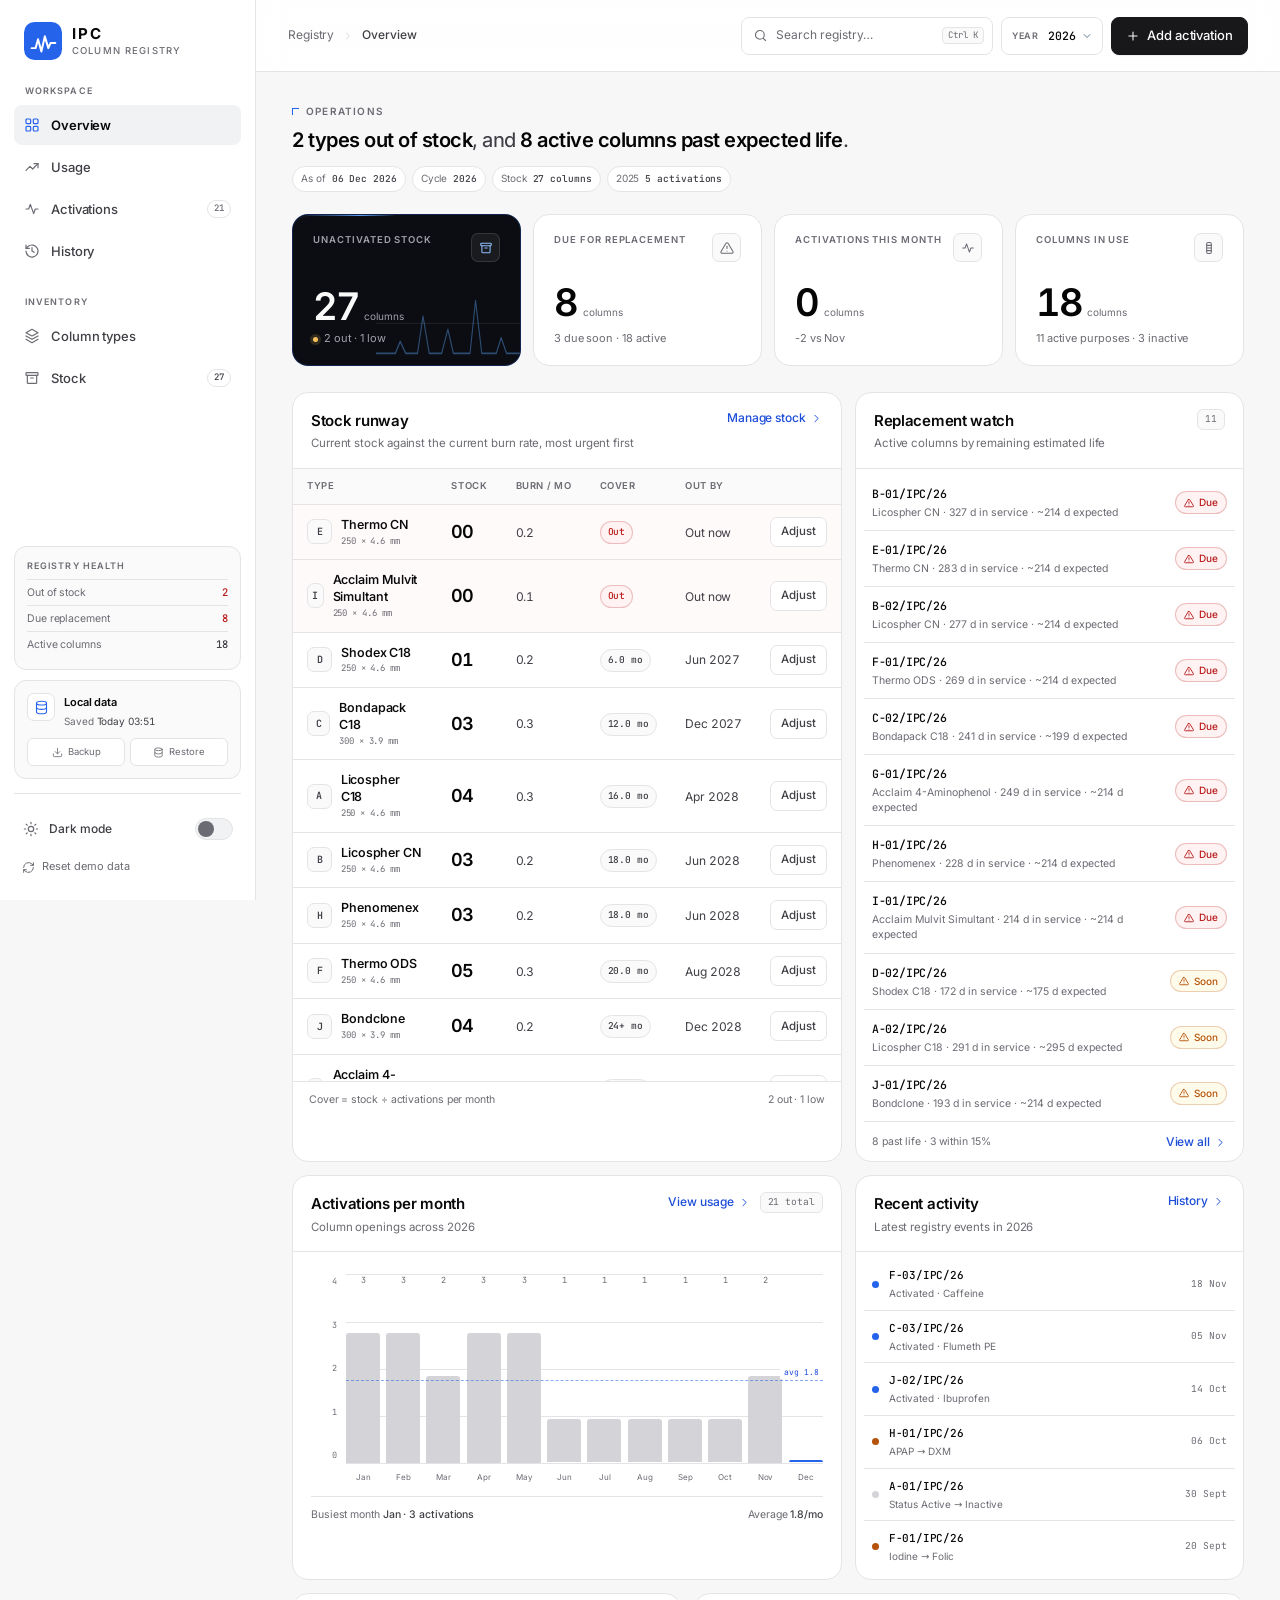
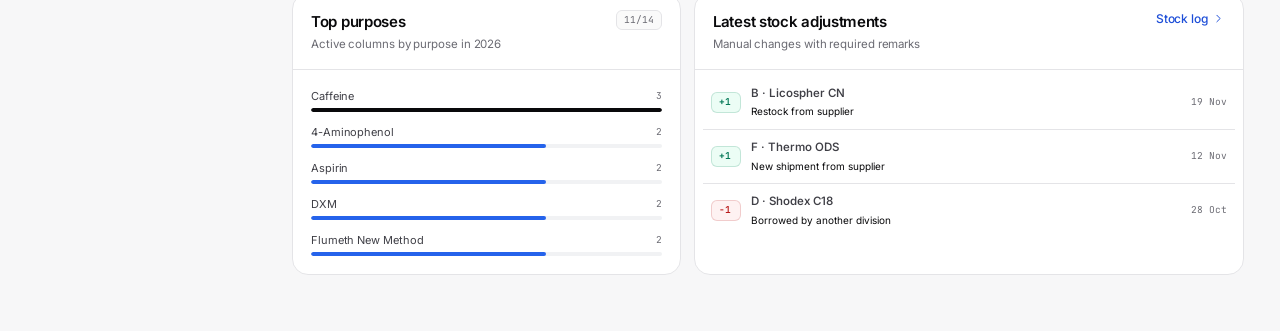
==== commit d4c2fc54: "Rebuild registry around operations and column dimensions" ====
--- a/index.html
+++ b/index.html
@@ -4,17 +4,18 @@
   <meta charset="utf-8">
   <meta name="viewport" content="width=device-width, initial-scale=1">
   <title>IPC Column Registry — HPLC Column Management</title>
-  <meta name="description" content="HPLC column registry: unactivated stock, column activations, purposes, and change history.">
+  <meta name="description" content="HPLC column registry: stock runway, column dimensions, lifecycle estimates, activations, purposes, and change history.">
   <meta name="theme-color" content="#f7f7f8">
   <meta name="color-scheme" content="light dark">
   <meta property="og:title" content="IPC Column Registry — HPLC Column Management">
-  <meta property="og:description" content="HPLC column registry: unactivated stock, column activations, purposes, and change history.">
+  <meta property="og:description" content="HPLC column registry: stock runway, column dimensions, lifecycle estimates, activations, purposes, and change history.">
   <meta property="og:type" content="website">
   <link rel="icon" href="favicon.svg" type="image/svg+xml">
   <link rel="preload" href="assets/fonts/inter-latin-400.woff2" as="font" type="font/woff2" crossorigin>
   <link rel="preload" href="assets/fonts/jetbrains-mono-latin-400.woff2" as="font" type="font/woff2" crossorigin>
   <link rel="stylesheet" href="assets/app.css">
   <link rel="stylesheet" href="assets/spectrum.css">
+  <link rel="stylesheet" href="assets/operations.css">
 </head>
 <body>
   <a class="skip-link" href="#main">Skip to content</a>
@@ -108,13 +109,32 @@
 
       <div class="sidebar-spacer"></div>
 
+      <div class="sidebar-health" aria-label="Registry health">
+        <p class="nav-label">Registry health</p>
+        <div class="sidebar-health-row"><span>Out of stock</span><strong id="sideOut">0</strong></div>
+        <div class="sidebar-health-row"><span>Due replacement</span><strong id="sideDue">0</strong></div>
+        <div class="sidebar-health-row"><span>Active columns</span><strong id="sideActive">0</strong></div>
+      </div>
+
       <div class="sidebar-note">
-        <div class="sidebar-note-icon" aria-hidden="true">
-          <svg class="icon"><use href="#i-database"></use></svg>
+        <div class="sidebar-note-head">
+          <div class="sidebar-note-icon" aria-hidden="true">
+            <svg class="icon"><use href="#i-database"></use></svg>
+          </div>
+          <div>
+            <strong>Local data</strong>
+            <p>Saved <span data-save-status>not yet</span></p>
+          </div>
         </div>
-        <div>
-          <strong>Local data</strong>
-          <p>Stored automatically in this browser.</p>
+        <div class="sidebar-data-actions">
+          <button class="sidebar-data-btn" type="button" data-action="backup-json">
+            <svg class="icon" aria-hidden="true"><use href="#i-download"></use></svg>
+            Backup
+          </button>
+          <button class="sidebar-data-btn" type="button" data-action="restore-json">
+            <svg class="icon" aria-hidden="true"><use href="#i-database"></use></svg>
+            Restore
+          </button>
         </div>
       </div>
 
--- a/assets/operations.css
+++ b/assets/operations.css
@@ -0,0 +1,1810 @@
+/* =========================================================
+   Operations layer
+   Larger type, neutral statuses, lifecycle and runway views.
+   Loaded after app.css and spectrum.css.
+   ========================================================= */
+
+body {
+  font-size: 14px;
+}
+
+#main {
+  padding: 32px 36px 56px;
+}
+
+h2,
+h3 {
+  letter-spacing: -0.025em;
+}
+
+/* =========================================================
+   Context header
+   ========================================================= */
+
+.view-intro {
+  display: flex;
+  flex-direction: column;
+  align-items: flex-start;
+  gap: 7px;
+  max-width: 980px;
+  margin-bottom: 22px;
+}
+
+.view-intro .eyebrow {
+  margin: 0;
+  color: var(--muted);
+  font-size: 10px;
+}
+
+.view-lede {
+  max-width: 900px;
+  margin: 0;
+  color: var(--ink-secondary);
+  font-size: 20px;
+  font-weight: 450;
+  letter-spacing: -0.025em;
+  line-height: 1.38;
+  text-wrap: pretty;
+}
+
+.view-lede strong {
+  color: var(--ink-strong);
+  font-weight: 600;
+}
+
+.view-chips {
+  display: flex;
+  flex-wrap: wrap;
+  gap: 6px;
+  margin-top: 5px;
+}
+
+.context-chip {
+  display: inline-flex;
+  align-items: center;
+  gap: 6px;
+  height: 26px;
+  padding: 0 8px;
+  border: 1px solid var(--line);
+  border-radius: 999px;
+  background: var(--surface);
+  color: var(--muted);
+  font-size: 10px;
+  white-space: nowrap;
+}
+
+.context-chip strong {
+  color: var(--ink-secondary);
+  font-family: var(--font-mono);
+  font-size: 9.5px;
+  font-weight: 500;
+}
+
+.context-chip--warn {
+  border-color: color-mix(in srgb, var(--amber) 26%, transparent);
+  background: var(--amber-soft);
+}
+
+.context-chip--warn strong {
+  color: var(--amber);
+}
+
+.context-chip--bad {
+  border-color: color-mix(in srgb, var(--red) 26%, transparent);
+  background: var(--red-soft);
+}
+
+.context-chip--bad strong {
+  color: var(--red);
+}
+
+/* =========================================================
+   Type scale and density
+   ========================================================= */
+
+.page-sub,
+.section-note {
+  color: var(--muted);
+  font-size: 12.5px;
+  line-height: 1.5;
+}
+
+.panel-head {
+  padding: 16px 18px;
+}
+
+.panel-title {
+  font-size: 15px;
+}
+
+.panel-sub {
+  margin-top: 3px;
+  color: var(--muted);
+  font-size: 11.5px;
+  line-height: 1.45;
+}
+
+.panel-badge {
+  font-size: 9.5px;
+}
+
+.kpi {
+  min-height: 152px;
+  padding: 18px 20px;
+}
+
+.kpi-label {
+  max-width: 180px;
+  font-size: 9.5px;
+}
+
+.kpi-value {
+  margin: 17px 0 6px;
+  font-size: 38px;
+}
+
+.kpi-note {
+  font-size: 11px;
+  line-height: 1.45;
+}
+
+.btn {
+  font-size: 13px;
+}
+
+.btn-sm {
+  font-size: 11.5px;
+}
+
+.text-link {
+  font-size: 12px;
+}
+
+.eyebrow {
+  font-size: 9.5px;
+}
+
+/* =========================================================
+   Status: neutral by default, colour only for exceptions
+   ========================================================= */
+
+.status {
+  gap: 5px;
+  padding: 3px 8px;
+  font-size: 10px;
+  font-weight: 500;
+}
+
+.status--ok,
+.status--active {
+  border-color: var(--line);
+  background: var(--surface);
+  color: var(--ink-secondary);
+}
+
+.status--ok .icon {
+  color: var(--green);
+}
+
+.status--inactive {
+  border-color: var(--line);
+  background: var(--surface-soft);
+  color: var(--muted);
+}
+
+.status--low {
+  border-color: color-mix(in srgb, var(--amber) 26%, transparent);
+  background: var(--amber-soft);
+  color: var(--amber);
+}
+
+.status--out {
+  border-color: color-mix(in srgb, var(--red) 26%, transparent);
+  background: var(--red-soft);
+  color: var(--red);
+}
+
+.status-dot {
+  width: 6px;
+  height: 6px;
+  border-radius: 50%;
+  background: var(--muted);
+}
+
+.status--active .status-dot {
+  background: var(--green);
+}
+
+.status--inactive .status-dot {
+  background: var(--line-strong);
+}
+
+/* =========================================================
+   Tables
+   ========================================================= */
+
+.data-table {
+  font-size: 13px;
+}
+
+.data-table th {
+  position: sticky;
+  top: 0;
+  z-index: 3;
+  padding: 10px 14px;
+  background: var(--surface-soft);
+  font-size: 9.5px;
+  letter-spacing: 0.07em;
+}
+
+.data-table td {
+  padding: 12px 14px;
+  vertical-align: top;
+}
+
+.data-table tbody tr:last-child td {
+  border-bottom: 0;
+}
+
+.table-wrap {
+  max-height: 68vh;
+  overflow: auto;
+  scrollbar-width: thin;
+}
+
+.table-wrap--short {
+  max-height: 440px;
+}
+
+.cell-code {
+  font-size: 12.5px;
+}
+
+.cell-sub {
+  margin-top: 2px;
+  font-size: 10.5px;
+  line-height: 1.45;
+}
+
+.cell-date {
+  font-size: 12px;
+}
+
+.table-foot {
+  font-size: 10.5px;
+}
+
+.table-tabs {
+  padding: 10px 18px;
+}
+
+.table-tabs-note {
+  font-size: 10.5px;
+}
+
+.purpose-badge {
+  padding: 3px 8px;
+  font-size: 10.5px;
+}
+
+/* =========================================================
+   Type cards
+   ========================================================= */
+
+.type-grid {
+  display: grid;
+  grid-template-columns: repeat(3, minmax(0, 1fr));
+  gap: 12px;
+  margin-top: 14px;
+}
+
+.type-card {
+  display: flex;
+  flex-direction: column;
+  min-height: 0;
+  padding: 17px 17px 14px;
+  border-radius: 14px;
+}
+
+.type-card:hover {
+  transform: translateY(-1px);
+}
+
+.type-card-top {
+  align-items: center;
+}
+
+.type-name {
+  min-height: 0;
+  margin: 10px 0 0;
+  font-size: 15px;
+}
+
+.type-product {
+  margin: 3px 0 0;
+  color: var(--muted);
+  font-size: 11.5px;
+  line-height: 1.4;
+}
+
+.type-dims {
+  margin: 7px 0 0;
+  color: var(--ink-secondary);
+  font-family: var(--font-mono);
+  font-size: 10px;
+  letter-spacing: -0.02em;
+}
+
+.type-metrics {
+  display: grid;
+  grid-template-columns: 1.15fr 1fr 1fr;
+  gap: 8px;
+  margin: 14px 0 0;
+  padding: 12px 0;
+  border-top: 1px solid var(--line);
+  border-bottom: 1px solid var(--line);
+}
+
+.type-metric {
+  display: flex;
+  flex-direction: column;
+  gap: 3px;
+  min-width: 0;
+}
+
+.type-metric-value {
+  color: var(--ink-strong);
+  font-size: 19px;
+  font-weight: 600;
+  font-variant-numeric: tabular-nums;
+  letter-spacing: -0.04em;
+  line-height: 1.1;
+}
+
+.type-metric--stock .type-metric-value {
+  font-size: 28px;
+}
+
+.type-metric-of {
+  color: var(--muted);
+  font-size: 11px;
+  font-weight: 400;
+  letter-spacing: 0;
+}
+
+.type-metric-label {
+  color: var(--muted);
+  font-size: 9.5px;
+  line-height: 1.3;
+}
+
+.type-detail-table {
+  table-layout: fixed;
+}
+
+.type-detail-table th:nth-child(1) {
+  width: 22%;
+}
+
+.type-detail-table th:nth-child(2) {
+  width: 18%;
+}
+
+.type-detail-table th:nth-child(3) {
+  width: 11%;
+}
+
+.type-detail-table th:nth-child(4) {
+  width: 16%;
+}
+
+.type-detail-table th:nth-child(5) {
+  width: 16%;
+}
+
+.type-detail-table th:nth-child(6) {
+  width: 17%;
+}
+
+.type-detail-table td {
+  padding-right: 10px;
+  padding-left: 10px;
+}
+
+.type-card-foot {
+  display: flex;
+  align-items: center;
+  gap: 7px;
+  margin-top: auto;
+  padding-top: 11px;
+  color: var(--muted);
+  font-size: 10px;
+}
+
+.type-card-foot .icon {
+  width: 12px;
+  height: 12px;
+  margin-left: auto;
+}
+
+.type-cover {
+  margin-left: auto;
+  color: var(--ink-secondary);
+  font-family: var(--font-mono);
+  font-size: 9.5px;
+}
+
+.spec-note {
+  display: flex;
+  align-items: flex-start;
+  gap: 8px;
+  margin: 14px 0 0;
+  color: var(--muted);
+  font-size: 10.5px;
+  line-height: 1.5;
+}
+
+.spec-note .icon {
+  width: 13px;
+  height: 13px;
+  margin-top: 1px;
+  flex: none;
+}
+
+/* =========================================================
+   Dashboard grid
+   ========================================================= */
+
+.dashboard-grid {
+  display: grid;
+  grid-template-columns: repeat(12, minmax(0, 1fr));
+  gap: 13px;
+  margin-top: 14px;
+}
+
+.ops-span-5 {
+  grid-column: span 5;
+}
+
+.ops-span-7 {
+  grid-column: span 7;
+}
+
+.panel-body--tight {
+  padding: 6px 8px;
+}
+
+.runway-table td {
+  vertical-align: middle;
+}
+
+.runway-table .stock-type-cell small,
+.stock-type-cell small {
+  color: var(--muted);
+  font-family: var(--font-mono);
+  font-size: 9px;
+  line-height: 1.4;
+}
+
+.stock-type-cell {
+  gap: 9px;
+}
+
+.stock-type-cell strong {
+  display: block;
+  color: var(--ink);
+  font-size: 12.5px;
+  font-weight: 550;
+  line-height: 1.35;
+}
+
+.stock-row.is-critical,
+.runway-table tr.is-critical {
+  background: color-mix(in srgb, var(--red-soft) 35%, var(--surface));
+}
+
+.stock-row.is-focus {
+  box-shadow: inset 3px 0 0 var(--blue);
+}
+
+.cover-chip {
+  display: inline-flex;
+  align-items: center;
+  height: 23px;
+  padding: 0 7px;
+  border: 1px solid var(--line);
+  border-radius: 999px;
+  background: var(--surface-soft);
+  color: var(--ink-secondary);
+  font-family: var(--font-mono);
+  font-size: 9.5px;
+  font-weight: 500;
+  white-space: nowrap;
+}
+
+.cover-chip--watch {
+  border-color: color-mix(in srgb, var(--amber) 24%, transparent);
+  background: var(--amber-soft);
+  color: var(--amber);
+}
+
+.cover-chip--low,
+.cover-chip--out {
+  border-color: color-mix(in srgb, var(--red) 24%, transparent);
+  background: var(--red-soft);
+  color: var(--red);
+}
+
+.cover-cell {
+  display: flex;
+  flex-direction: column;
+  gap: 5px;
+  min-width: 82px;
+}
+
+.cover-meter {
+  display: block;
+  width: 100%;
+  height: 4px;
+  overflow: hidden;
+  border-radius: 999px;
+  background: var(--surface-tint);
+}
+
+.cover-meter span {
+  display: block;
+  height: 100%;
+  border-radius: inherit;
+  background: var(--blue);
+}
+
+.stock-note {
+  display: block;
+  max-width: 210px;
+  overflow: hidden;
+  text-overflow: ellipsis;
+  white-space: nowrap;
+}
+
+/* =========================================================
+   Watch, activity, movement lists
+   ========================================================= */
+
+.watch-list,
+.activity-list,
+.movement-list {
+  display: flex;
+  flex-direction: column;
+}
+
+.watch-row {
+  display: flex;
+  align-items: center;
+  gap: 12px;
+  width: 100%;
+  padding: 10px 8px;
+  border: 0;
+  border-bottom: 1px solid var(--line);
+  background: transparent;
+  color: inherit;
+  text-align: left;
+  cursor: pointer;
+}
+
+.watch-row:last-child {
+  border-bottom: 0;
+}
+
+.watch-row:hover {
+  background: var(--surface-soft);
+}
+
+.watch-main {
+  display: flex;
+  flex-direction: column;
+  gap: 2px;
+  min-width: 0;
+  flex: 1;
+}
+
+.watch-main .cell-code {
+  font-size: 11.5px;
+}
+
+.watch-main .cell-sub {
+  margin: 0;
+}
+
+.watch-row .status {
+  flex: none;
+}
+
+.watch-foot {
+  display: flex;
+  align-items: center;
+  justify-content: space-between;
+  gap: 10px;
+  padding: 11px 8px 4px;
+  border-top: 1px solid var(--line);
+  color: var(--muted);
+  font-size: 10.5px;
+}
+
+.activity-row,
+.movement-row {
+  display: flex;
+  align-items: center;
+  gap: 10px;
+  width: 100%;
+  padding: 9px 8px;
+  border: 0;
+  border-bottom: 1px solid var(--line);
+  background: transparent;
+  color: inherit;
+  text-align: left;
+  cursor: pointer;
+}
+
+.activity-row:last-child,
+.movement-row:last-child {
+  border-bottom: 0;
+}
+
+.activity-row:hover,
+.movement-row:hover {
+  background: var(--surface-soft);
+}
+
+.activity-dot {
+  width: 7px;
+  height: 7px;
+  flex: none;
+  border-radius: 50%;
+  background: var(--blue);
+}
+
+.activity-dot--change {
+  background: var(--amber);
+}
+
+.activity-dot--status {
+  background: var(--line-strong);
+}
+
+.activity-main,
+.movement-main {
+  display: flex;
+  flex-direction: column;
+  gap: 2px;
+  min-width: 0;
+  flex: 1;
+}
+
+.activity-main .cell-code {
+  font-size: 11px;
+}
+
+.activity-main .cell-sub,
+.movement-main small {
+  margin: 0;
+  overflow: hidden;
+  text-overflow: ellipsis;
+  white-space: nowrap;
+  font-size: 10px;
+}
+
+.activity-date,
+.movement-date {
+  flex: none;
+  color: var(--muted);
+  font-family: var(--font-mono);
+  font-size: 9.5px;
+}
+
+.movement-main strong {
+  color: var(--ink-secondary);
+  font-size: 11.5px;
+  font-weight: 550;
+}
+
+.movement-delta {
+  min-width: 30px;
+  text-align: center;
+  border-radius: 6px;
+  font-size: 9.5px;
+  font-weight: 600;
+}
+
+/* =========================================================
+   Chart with axis and average line
+   ========================================================= */
+
+.chart {
+  display: grid;
+  grid-template-columns: 26px minmax(0, 1fr);
+  gap: 9px;
+  height: 190px;
+  margin-top: 4px;
+  padding-top: 0;
+}
+
+.chart-y {
+  display: flex;
+  flex-direction: column;
+  justify-content: space-between;
+  padding: 1px 0 2px;
+  color: var(--muted);
+  font-family: var(--font-mono);
+  font-size: 8.5px;
+  font-variant-numeric: tabular-nums;
+  text-align: right;
+}
+
+.chart-plot {
+  position: relative;
+  min-width: 0;
+}
+
+.chart-grid-lines {
+  position: absolute;
+  inset: 0;
+  display: flex;
+  flex-direction: column;
+  justify-content: space-between;
+}
+
+.chart-grid-lines span {
+  display: block;
+  width: 100%;
+  border-top: 1px solid var(--line);
+}
+
+.chart-bars {
+  position: absolute;
+  inset: 0;
+  display: grid;
+  grid-template-columns: repeat(12, minmax(0, 1fr));
+  gap: 6px;
+  align-items: stretch;
+  padding: 2px 0;
+}
+
+.chart-col {
+  display: flex;
+  flex-direction: column;
+  justify-content: flex-end;
+  gap: 3px;
+  min-width: 0;
+  height: 100%;
+}
+
+.chart-value {
+  min-height: 10px;
+  color: var(--muted);
+  font-family: var(--font-mono);
+  font-size: 8.5px;
+  line-height: 1;
+  opacity: 1;
+  text-align: center;
+}
+
+.chart-bar-wrap {
+  display: flex;
+  align-items: flex-end;
+  width: 100%;
+  flex: 1;
+  min-height: 0;
+}
+
+.chart-bar {
+  width: 100%;
+  max-width: none;
+  min-height: 2px;
+  border-radius: 3px 3px 0 0;
+  background: var(--chart-bar);
+}
+
+.chart-col.is-current .chart-bar,
+.chart-col:hover .chart-bar {
+  background: var(--blue);
+}
+
+.chart-avg {
+  position: absolute;
+  right: 0;
+  left: 0;
+  z-index: 2;
+  border-top: 1px dashed color-mix(in srgb, var(--blue) 55%, transparent);
+  pointer-events: none;
+}
+
+.chart-avg span {
+  position: absolute;
+  top: -15px;
+  right: 0;
+  padding: 0 4px;
+  background: var(--surface);
+  color: var(--blue-ink);
+  font-family: var(--font-mono);
+  font-size: 8px;
+}
+
+.chart-months {
+  display: grid;
+  grid-template-columns: repeat(12, minmax(0, 1fr));
+  gap: 6px;
+  margin: 7px 0 0 35px;
+  color: var(--muted);
+  font-size: 8px;
+  text-align: center;
+}
+
+.chart-foot {
+  margin-top: 12px;
+  font-size: 10.5px;
+}
+
+/* =========================================================
+   Detail hero and specification
+   ========================================================= */
+
+.detail-product {
+  margin: 3px 0 0;
+  color: var(--muted);
+  font-size: 12.5px;
+}
+
+.spec-inline {
+  display: flex;
+  flex-wrap: wrap;
+  gap: 6px;
+  margin-top: 10px;
+}
+
+.spec-pill {
+  display: inline-flex;
+  align-items: center;
+  height: 24px;
+  padding: 0 8px;
+  border: 1px solid var(--line);
+  border-radius: 999px;
+  background: var(--surface-soft);
+  color: var(--ink-secondary);
+  font-family: var(--font-mono);
+  font-size: 9.5px;
+  white-space: nowrap;
+}
+
+.detail-meta {
+  gap: 4px 14px;
+  margin-top: 10px;
+  font-size: 10.5px;
+}
+
+.detail-grid {
+  gap: 14px;
+}
+
+.spec-list {
+  display: grid;
+  grid-template-columns: 1fr 1fr;
+  overflow: hidden;
+  border: 1px solid var(--line);
+  border-radius: 10px;
+}
+
+.spec-list > div {
+  padding: 9px 11px;
+  border-bottom: 1px solid var(--line);
+  background: var(--surface);
+}
+
+.spec-list > div:nth-child(odd) {
+  border-right: 1px solid var(--line);
+}
+
+.spec-list > div:nth-last-child(-n + 2) {
+  border-bottom: 0;
+}
+
+.spec-list dt {
+  color: var(--muted);
+  font-size: 8.5px;
+  letter-spacing: 0.04em;
+  text-transform: uppercase;
+}
+
+.spec-list dd {
+  margin: 2px 0 0;
+  color: var(--ink-secondary);
+  font-size: 11px;
+  font-weight: 500;
+  line-height: 1.4;
+}
+
+.spec-sample {
+  color: var(--muted);
+  font-family: var(--font-mono);
+  font-size: 9px;
+  font-weight: 400;
+}
+
+.spec-list + .spec-note {
+  margin-top: 10px;
+}
+
+.life-value {
+  display: block;
+  color: var(--ink-secondary);
+  font-family: var(--font-sans);
+  font-size: 12px;
+  font-weight: 550;
+  font-variant-numeric: tabular-nums;
+}
+
+.life-value.is-due {
+  color: var(--red);
+}
+
+.life-value.is-soon {
+  color: var(--amber);
+}
+
+.toolbar-row {
+  padding: 12px 18px;
+  border-bottom: 1px solid var(--line);
+}
+
+.toolbar-row .toolbar {
+  margin-bottom: 0;
+}
+
+/* =========================================================
+   History rows
+   ========================================================= */
+
+.history-list {
+  display: flex;
+  flex-direction: column;
+}
+
+.history-row {
+  display: grid;
+  grid-template-columns: 96px 160px minmax(0, 1fr) auto;
+  gap: 12px;
+  align-items: start;
+  padding: 12px 18px;
+  border-bottom: 1px solid var(--line);
+}
+
+.history-row:last-child {
+  border-bottom: 0;
+}
+
+.history-row:hover {
+  background: var(--surface-soft);
+}
+
+.history-date {
+  color: var(--muted);
+  font-family: var(--font-mono);
+  font-size: 10px;
+  font-variant-numeric: tabular-nums;
+  line-height: 1.6;
+}
+
+.history-code {
+  display: flex;
+  flex-direction: column;
+  gap: 1px;
+  min-width: 0;
+}
+
+.history-body {
+  display: flex;
+  flex-direction: column;
+  gap: 4px;
+  min-width: 0;
+}
+
+.history-text {
+  color: var(--ink-secondary);
+  font-size: 12px;
+  line-height: 1.5;
+}
+
+.history-text strong {
+  color: var(--ink);
+  font-weight: 600;
+}
+
+.history-note {
+  padding-left: 8px;
+  border-left: 2px solid var(--line-strong);
+  color: var(--muted);
+  font-size: 10.5px;
+  font-style: italic;
+  line-height: 1.45;
+}
+
+.history-row .timeline-event-kind {
+  align-self: start;
+  margin-top: 1px;
+}
+
+/* The drawer reuses event rows inside a narrow timeline. */
+.drawer .timeline {
+  gap: 0;
+  padding-left: 0;
+}
+
+.drawer .timeline::before {
+  display: none;
+}
+
+.timeline .history-row {
+  grid-template-columns: 1fr auto;
+  gap: 3px 8px;
+  padding: 9px 0;
+  border-bottom: 1px solid var(--line);
+  background: transparent;
+}
+
+.timeline .history-row:last-child {
+  border-bottom: 0;
+}
+
+.timeline .history-date {
+  grid-column: 1;
+  grid-row: 1;
+  font-size: 9px;
+}
+
+.timeline .timeline-event-kind {
+  grid-column: 2;
+  grid-row: 1;
+}
+
+.timeline .history-code {
+  grid-column: 1 / -1;
+  grid-row: 2;
+  flex-direction: row;
+  align-items: baseline;
+  gap: 7px;
+}
+
+.timeline .history-body {
+  grid-column: 1 / -1;
+  grid-row: 3;
+}
+
+/* =========================================================
+   Filters, sort, date
+   ========================================================= */
+
+.toolbar {
+  flex-wrap: wrap;
+}
+
+.toolbar--wrap {
+  align-items: center;
+}
+
+.select-control--compact {
+  height: 32px;
+  padding: 0 26px 0 8px;
+  font-size: 10.5px;
+}
+
+.date-filter {
+  display: inline-flex;
+  align-items: center;
+  gap: 6px;
+  height: 38px;
+  padding: 0 9px;
+  border: 1px solid var(--line);
+  border-radius: 8px;
+  background: var(--surface);
+}
+
+.date-filter > span {
+  color: var(--muted);
+  font-size: 9px;
+  font-weight: 500;
+  letter-spacing: 0.04em;
+  text-transform: uppercase;
+}
+
+.date-filter .input {
+  width: 112px;
+  height: 30px;
+  padding: 0;
+  border: 0;
+  background: transparent;
+  color: var(--ink);
+  font-size: 11px;
+}
+
+.date-filter .input:focus {
+  box-shadow: none;
+}
+
+.toolbar--history .search-field {
+  max-width: 220px;
+}
+
+.toolbar--history .select-control {
+  max-width: 170px;
+}
+
+.date-range {
+  display: inline-flex;
+  align-items: center;
+  gap: 5px;
+  height: 38px;
+  padding: 0 8px;
+  border: 1px solid var(--line);
+  border-radius: 8px;
+  background: var(--surface);
+}
+
+.date-range-label {
+  color: var(--muted);
+  font-size: 9px;
+  font-weight: 500;
+  letter-spacing: 0.04em;
+  text-transform: uppercase;
+}
+
+.date-range .input {
+  width: 102px;
+  height: 30px;
+  padding: 0;
+  border: 0;
+  background: transparent;
+  color: var(--ink);
+  font-size: 10.5px;
+}
+
+.date-range .input:focus {
+  box-shadow: none;
+}
+
+.date-range-sep {
+  color: var(--muted);
+  font-size: 11px;
+}
+
+/* =========================================================
+   Purpose combobox
+   ========================================================= */
+
+.combo {
+  position: relative;
+}
+
+.combo .combo-input {
+  width: 100%;
+  padding-right: 32px;
+}
+
+.combo-chevron {
+  position: absolute;
+  top: 50%;
+  right: 11px;
+  width: 14px;
+  height: 14px;
+  color: var(--muted);
+  pointer-events: none;
+  transform: translateY(-50%) rotate(90deg);
+  transition: transform 0.16s var(--ease);
+}
+
+.combo.is-open .combo-chevron {
+  transform: translateY(-50%) rotate(-90deg);
+}
+
+.combo-list {
+  position: absolute;
+  top: calc(100% + 4px);
+  right: 0;
+  left: 0;
+  z-index: 30;
+  max-height: 218px;
+  overflow: auto;
+  padding: 5px;
+  border: 1px solid var(--line-strong);
+  border-radius: 10px;
+  background: var(--surface);
+  box-shadow: var(--shadow-lg);
+  scrollbar-width: thin;
+}
+
+.combo-option {
+  display: flex;
+  align-items: center;
+  justify-content: space-between;
+  gap: 8px;
+  width: 100%;
+  min-height: 32px;
+  padding: 6px 8px;
+  border: 0;
+  border-radius: 6px;
+  background: transparent;
+  color: var(--ink-secondary);
+  font-family: var(--font-sans);
+  font-size: 12px;
+  text-align: left;
+  cursor: pointer;
+}
+
+.combo-option:hover,
+.combo-option.is-active {
+  background: var(--surface-soft);
+  color: var(--ink);
+}
+
+.combo-option .icon {
+  display: none;
+  width: 12px;
+  height: 12px;
+  color: var(--blue);
+}
+
+.combo-option[aria-selected="true"] .icon {
+  display: block;
+}
+
+.combo-empty {
+  margin: 0;
+  padding: 10px 8px;
+  color: var(--muted);
+  font-size: 11px;
+}
+
+/* =========================================================
+   Lifecycle, drawer, stock modal
+   ========================================================= */
+
+.lifecycle-grid {
+  display: grid;
+  grid-template-columns: 1fr 1fr;
+  gap: 7px;
+}
+
+.lifecycle-cell {
+  display: flex;
+  flex-direction: column;
+  gap: 2px;
+  padding: 9px 10px;
+  border: 1px solid var(--line);
+  border-radius: 9px;
+  background: var(--surface-soft);
+}
+
+.lifecycle-cell > span {
+  color: var(--muted);
+  font-size: 8.5px;
+  letter-spacing: 0.04em;
+  text-transform: uppercase;
+}
+
+.lifecycle-cell strong {
+  color: var(--ink-strong);
+  font-size: 15px;
+  font-weight: 600;
+  font-variant-numeric: tabular-nums;
+  line-height: 1.2;
+}
+
+.lifecycle-cell small {
+  color: var(--muted);
+  font-family: var(--font-mono);
+  font-size: 8.5px;
+}
+
+.lifecycle-cell strong.is-due {
+  color: var(--red);
+}
+
+.lifecycle-cell strong.is-soon {
+  color: var(--amber);
+}
+
+.drawer-section-head {
+  display: flex;
+  align-items: center;
+  justify-content: space-between;
+  gap: 10px;
+}
+
+.drawer-section--split {
+  display: grid;
+  grid-template-columns: 1fr 1fr;
+  gap: 8px;
+}
+
+.drawer-section--split .drawer-section {
+  margin: 0;
+}
+
+.drawer-section--split .drawer-status {
+  height: 100%;
+  justify-content: center;
+}
+
+.drawer-body {
+  padding: 18px 22px 24px;
+}
+
+.drawer-foot {
+  flex-wrap: wrap;
+  gap: 7px;
+}
+
+.drawer-foot .btn {
+  flex: 1 1 auto;
+}
+
+.current-stock-meta {
+  display: inline-flex;
+  align-items: baseline;
+  gap: 8px;
+}
+
+.current-stock-meta small {
+  color: var(--muted);
+  font-size: 9.5px;
+}
+
+.preview-code {
+  font-size: 24px;
+  letter-spacing: -0.03em;
+}
+
+.restore-warning {
+  display: flex;
+  align-items: flex-start;
+  gap: 9px;
+  margin-bottom: 15px;
+  padding: 11px 12px;
+  border: 1px solid color-mix(in srgb, var(--amber) 28%, transparent);
+  border-radius: 9px;
+  background: var(--amber-soft);
+  color: var(--ink-secondary);
+}
+
+.restore-warning .icon {
+  width: 15px;
+  height: 15px;
+  flex: none;
+  margin-top: 1px;
+  color: var(--amber);
+}
+
+.restore-warning p {
+  margin: 0;
+  font-size: 11px;
+  line-height: 1.5;
+}
+
+.file-input {
+  height: auto;
+  padding: 9px 10px;
+  font-size: 11px;
+}
+
+/* =========================================================
+   Sidebar data card
+   ========================================================= */
+
+.sidebar-health {
+  padding: 12px;
+  margin-bottom: 10px;
+  border: 1px solid var(--line);
+  border-radius: 12px;
+  background: var(--surface-soft);
+}
+
+.sidebar-health .nav-label {
+  margin: 0 0 6px;
+}
+
+.sidebar-health-row {
+  display: flex;
+  align-items: baseline;
+  justify-content: space-between;
+  gap: 8px;
+  padding: 4px 0;
+  border-top: 1px solid var(--line);
+  color: var(--muted);
+  font-size: 10.5px;
+}
+
+.sidebar-health-row strong {
+  color: var(--ink-secondary);
+  font-family: var(--font-mono);
+  font-size: 10.5px;
+  font-weight: 500;
+}
+
+.sidebar-health-row strong.is-bad {
+  color: var(--red);
+}
+
+.sidebar-note {
+  display: flex;
+  flex-direction: column;
+  gap: 0;
+  padding: 12px;
+}
+
+.sidebar-note-head {
+  display: flex;
+  align-items: flex-start;
+  gap: 9px;
+}
+
+.sidebar-note-head > div:last-child {
+  min-width: 0;
+}
+
+.sidebar-note p {
+  margin-top: 2px;
+  font-size: 10px;
+}
+
+.sidebar-note [data-save-status] {
+  color: var(--ink-secondary);
+  font-variant-numeric: tabular-nums;
+}
+
+.sidebar-data-actions {
+  display: grid;
+  grid-template-columns: 1fr 1fr;
+  gap: 5px;
+  margin-top: 10px;
+}
+
+.sidebar-data-btn {
+  display: inline-flex;
+  align-items: center;
+  justify-content: center;
+  gap: 5px;
+  height: 28px;
+  padding: 0 7px;
+  border: 1px solid var(--line);
+  border-radius: 6px;
+  background: var(--surface);
+  color: var(--muted);
+  font-family: var(--font-sans);
+  font-size: 9.5px;
+  cursor: pointer;
+  transition: border-color 0.16s var(--ease), color 0.16s var(--ease), background 0.16s var(--ease);
+}
+
+.sidebar-data-btn:hover {
+  border-color: var(--line-strong);
+  background: var(--surface-soft);
+  color: var(--ink);
+}
+
+.sidebar-data-btn .icon {
+  width: 11px;
+  height: 11px;
+}
+
+/* =========================================================
+   Responsive
+   ========================================================= */
+
+@media (max-width: 1180px) {
+  #main {
+    padding: 30px 28px 52px;
+  }
+
+  .type-grid {
+    grid-template-columns: repeat(2, minmax(0, 1fr));
+  }
+
+  .view-lede {
+    font-size: 19px;
+  }
+}
+
+@media (max-width: 1000px) {
+  .dashboard-grid {
+    grid-template-columns: repeat(2, minmax(0, 1fr));
+  }
+
+  .ops-span-5,
+  .ops-span-7 {
+    grid-column: span 1;
+  }
+
+  .history-row {
+    grid-template-columns: 88px 150px minmax(0, 1fr) auto;
+    gap: 10px;
+    padding: 11px 14px;
+  }
+}
+
+@media (max-width: 760px) {
+  #main {
+    padding: 24px 16px 44px;
+  }
+
+  .view-intro {
+    gap: 6px;
+    margin-bottom: 18px;
+  }
+
+  .view-lede {
+    font-size: 17px;
+    line-height: 1.42;
+  }
+
+  .view-chips {
+    gap: 5px;
+  }
+
+  .context-chip {
+    height: 24px;
+    font-size: 9.5px;
+  }
+
+  .kpi {
+    min-height: 138px;
+    padding: 15px;
+  }
+
+  .kpi-value {
+    font-size: 31px;
+  }
+
+  .kpi-label {
+    font-size: 9px;
+  }
+
+  .type-grid {
+    grid-template-columns: 1fr;
+  }
+
+  .type-metrics {
+    grid-template-columns: 1.2fr 1fr 1fr;
+  }
+
+  .dashboard-grid {
+    grid-template-columns: 1fr;
+  }
+
+  .ops-span-5,
+  .ops-span-7 {
+    grid-column: span 1;
+  }
+
+  .table-wrap,
+  .table-wrap--short {
+    max-height: none;
+    overflow: visible;
+  }
+
+  .data-table th {
+    position: static;
+  }
+
+  .type-detail-table {
+    table-layout: auto;
+  }
+
+  .type-detail-table th {
+    width: auto;
+  }
+
+  .data-table--responsive td {
+    padding: 3px 0;
+    border: 0;
+  }
+
+  .data-table--responsive tbody tr {
+    padding: 12px 14px;
+  }
+
+  .toolbar-row .toolbar {
+    display: grid;
+    grid-template-columns: 1fr 1fr;
+    gap: 8px;
+  }
+
+  .toolbar-row .search-field {
+    grid-column: 1 / -1;
+    max-width: none;
+  }
+
+  .runway-table td:nth-child(3),
+  .stock-table td:nth-child(3),
+  .stock-table td:nth-child(6) {
+    display: none;
+  }
+
+  .stock-table td:nth-child(2) .cell-sub,
+  .runway-table td:nth-child(5) .cell-sub {
+    display: none;
+  }
+
+  .toolbar--history {
+    display: grid;
+    grid-template-columns: 1fr 1fr;
+    gap: 8px;
+  }
+
+  .toolbar--history .search-field,
+  .toolbar--history .date-range {
+    grid-column: 1 / -1;
+  }
+
+  .toolbar--history .search-field,
+  .toolbar--history .select-control {
+    max-width: none;
+  }
+
+  .date-range {
+    height: 44px;
+  }
+
+  .date-range .input {
+    width: 108px;
+    height: 34px;
+  }
+
+  .history-row {
+    grid-template-columns: 1fr auto;
+    gap: 4px 10px;
+    padding: 12px 14px;
+  }
+
+  .history-date {
+    grid-column: 1;
+    font-size: 9px;
+  }
+
+  .history-row .timeline-event-kind {
+    grid-column: 2;
+    grid-row: 1;
+  }
+
+  .history-code {
+    grid-column: 1 / -1;
+    flex-direction: row;
+    align-items: baseline;
+    gap: 8px;
+  }
+
+  .history-body {
+    grid-column: 1 / -1;
+  }
+
+  .chart {
+    height: 168px;
+    grid-template-columns: 22px minmax(0, 1fr);
+    gap: 6px;
+  }
+
+  .chart-bars {
+    gap: 3px;
+  }
+
+  .chart-months {
+    gap: 3px;
+    margin-left: 28px;
+    font-size: 6.5px;
+  }
+
+  .chart-value,
+  .chart-y {
+    font-size: 7.5px;
+  }
+
+  .chart-avg span {
+    font-size: 7px;
+  }
+
+  .type-card {
+    padding: 15px;
+  }
+
+  .spec-list {
+    grid-template-columns: 1fr;
+  }
+
+  .spec-list > div {
+    border-right: 0 !important;
+  }
+
+  .spec-list > div:nth-last-child(2) {
+    border-bottom: 1px solid var(--line);
+  }
+
+  .drawer-section--split {
+    grid-template-columns: 1fr;
+  }
+
+  .drawer-section--split .drawer-status {
+    justify-content: flex-start;
+    align-items: flex-start;
+  }
+
+  .lifecycle-grid {
+    grid-template-columns: 1fr 1fr;
+  }
+
+  .drawer-foot {
+    display: grid;
+    grid-template-columns: 1fr 1fr;
+  }
+
+  .drawer-foot .btn {
+    flex: none;
+    width: 100%;
+  }
+
+  .drawer-foot .btn-primary {
+    grid-column: 1 / -1;
+  }
+
+  .panel-head {
+    flex-wrap: wrap;
+    gap: 10px;
+  }
+
+  .panel-head-actions {
+    flex-wrap: wrap;
+  }
+
+  .date-filter {
+    height: 44px;
+  }
+
+  .date-filter .input {
+    height: 34px;
+  }
+
+  .history-row .timeline-event-kind {
+    margin-top: 0;
+  }
+
+  .sidebar-data-actions {
+    grid-template-columns: 1fr 1fr;
+  }
+
+  .combo-list {
+    max-height: 190px;
+  }
+}
+
+@media (max-width: 430px) {
+  .view-lede {
+    font-size: 16px;
+  }
+
+  .type-metrics {
+    grid-template-columns: 1fr 1fr 1fr;
+    gap: 6px;
+  }
+
+  .type-metric-value {
+    font-size: 17px;
+  }
+
+  .type-metric--stock .type-metric-value {
+    font-size: 25px;
+  }
+
+  .chart {
+    height: 150px;
+  }
+
+  .chart-months {
+    font-size: 6px;
+  }
+}
